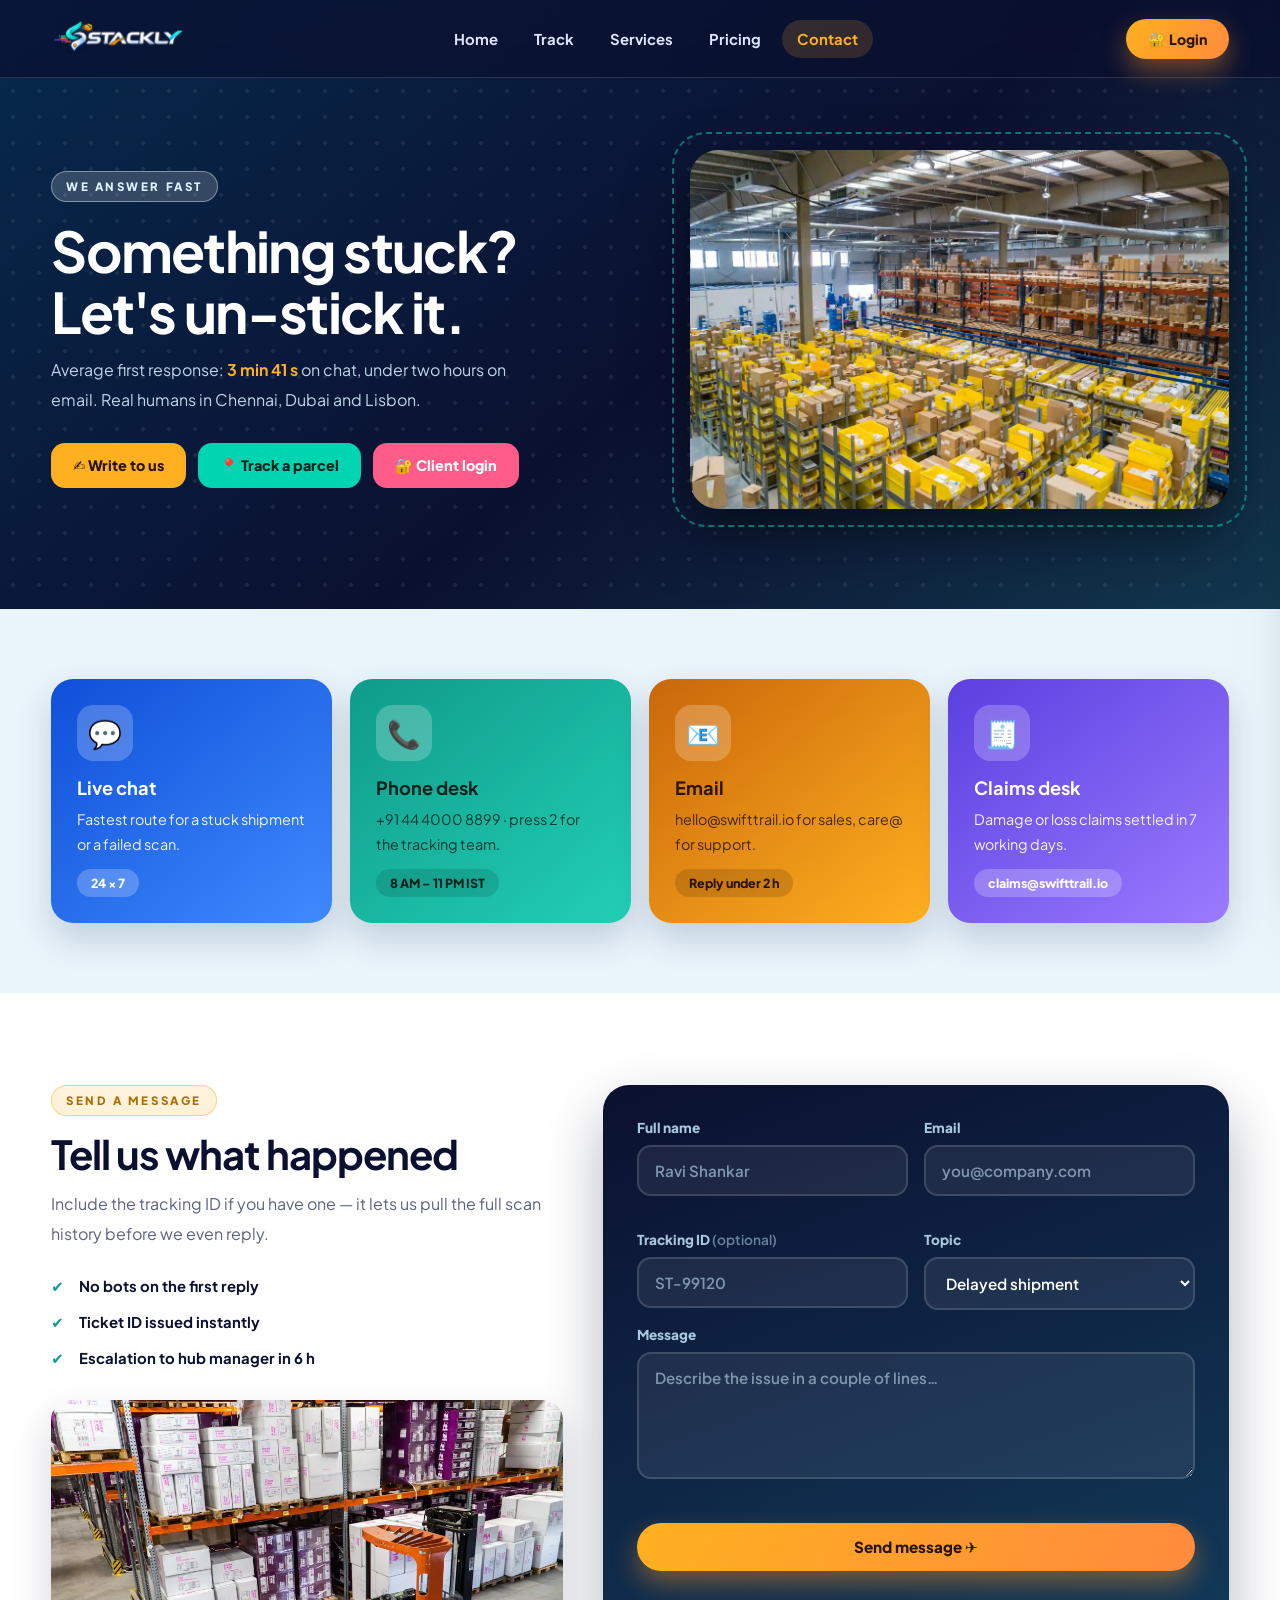
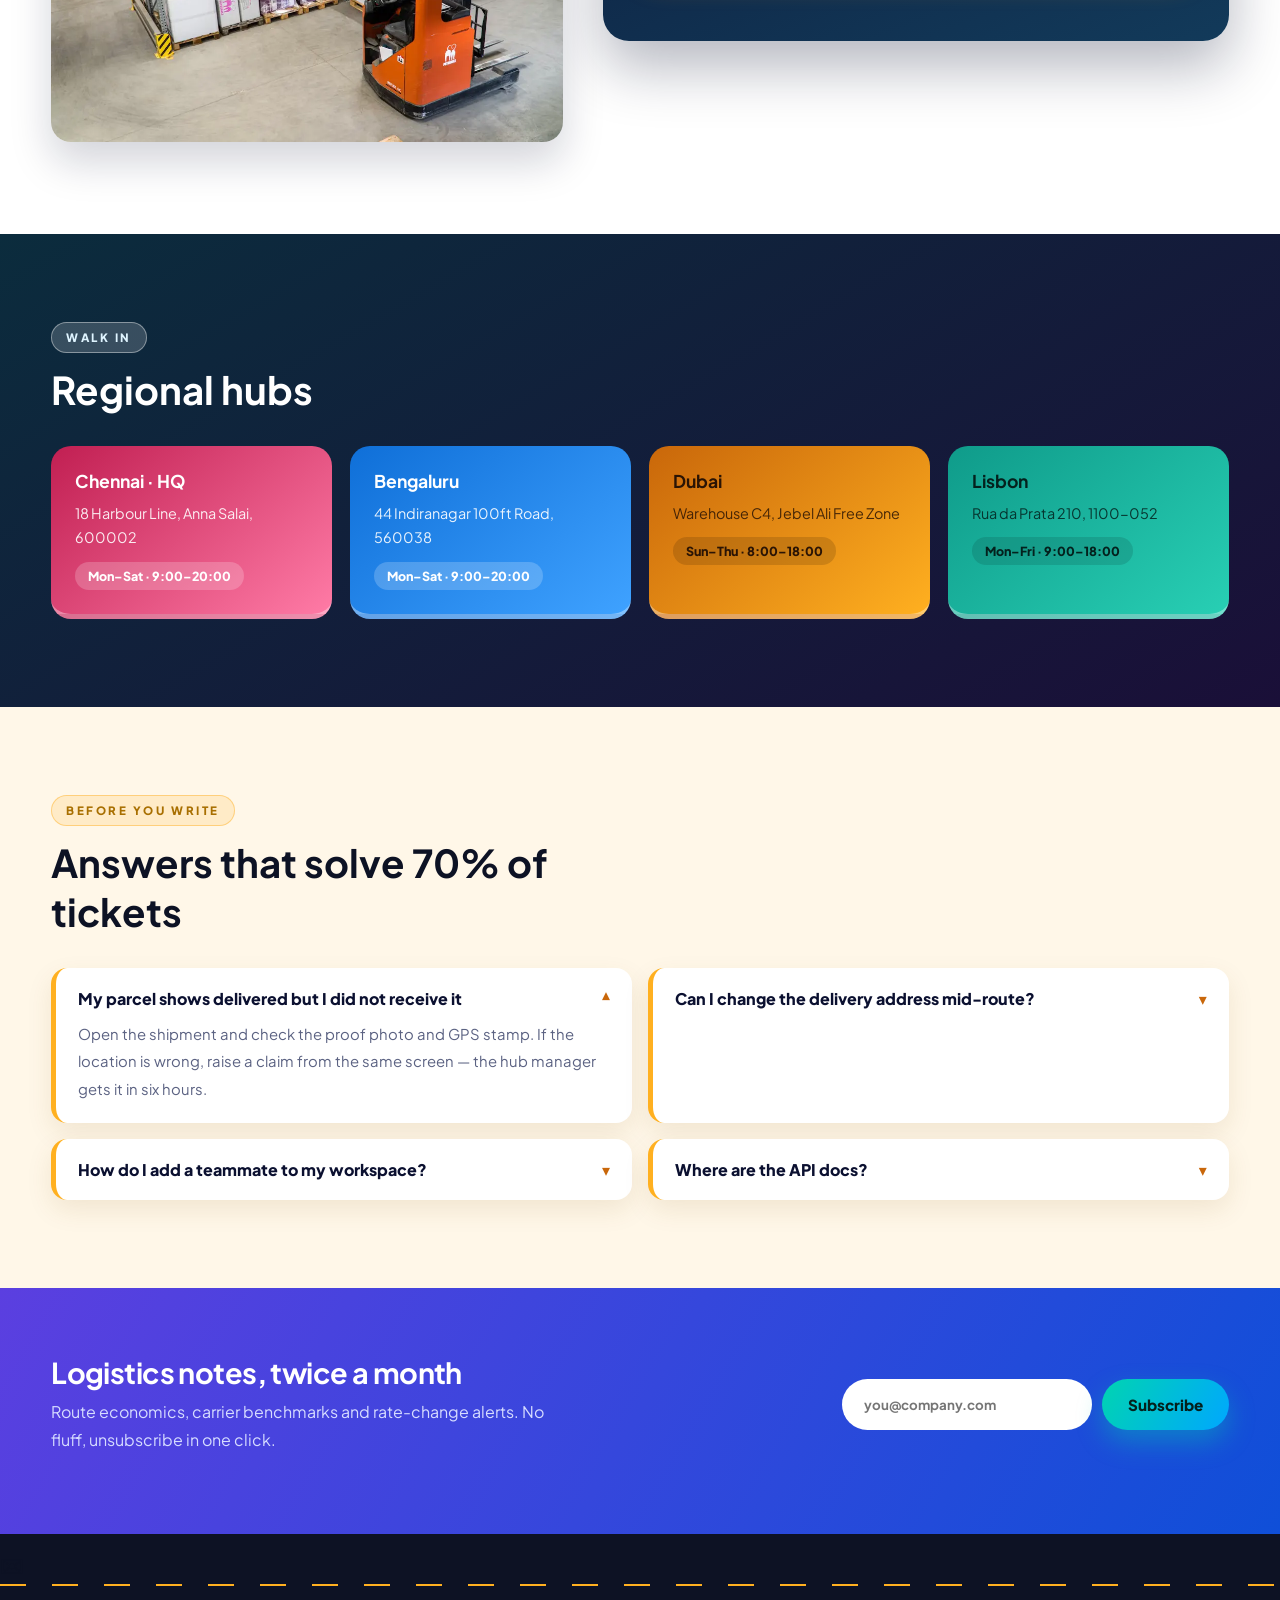
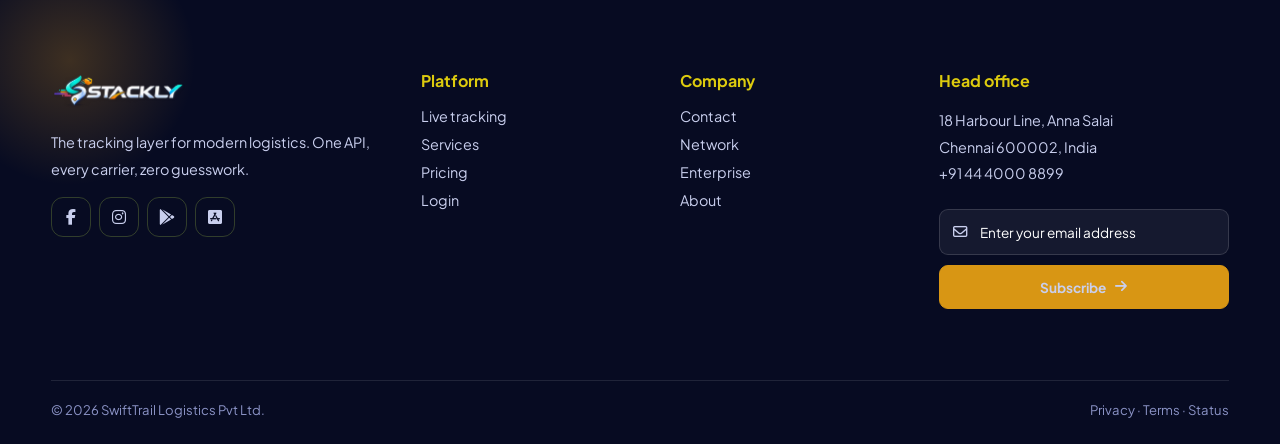
==== contact.html @ 5bfdaf71 "first commit" ====
<!doctype html>
<html lang="en">
  <head>
    <meta charset="UTF-8" />
    <meta name="viewport" content="width=device-width, initial-scale=1" />
    <title>Contact & Support — SwiftTrail</title>
    <meta
      name="description"
      content="Talk to the SwiftTrail courier tracking team: sales, support, claims and hub addresses."
    />
    <link
      href="https://fonts.googleapis.com/css2?family=Plus+Jakarta+Sans:wght@400;600;800&display=swap"
      rel="stylesheet"
    />
    <link rel="stylesheet" href="https://cdnjs.cloudflare.com/ajax/libs/font-awesome/6.7.2/css/all.min.css">
    <link rel="stylesheet" href="css/common.css" />
    <link rel="stylesheet" href="css/contact.css" />
  </head>
  <body>
    <nav class="nav">
      <a class="brand" href="index.html">
        <img src="images/logo.webp" alt="Stackly" />
      </a>
      <ul class="nav-links">
        <li><a href="index.html">Home</a></li>
        <li><a href="track.html">Track</a></li>
        <li><a href="services.html">Services</a></li>
        <li><a href="pricing.html">Pricing</a></li>
        <li><a class="active" href="contact.html">Contact</a></li>
      </ul>
      <div class="nav-cta">
        <a class="btn btn-amber" href="login.html">🔐 Login</a>
        <button class="burger" id="burger" aria-label="Menu">
          <span></span><span></span><span></span>
        </button>
      </div>
    </nav>
    <div class="scrim" id="scrim"></div>
    <aside class="drawer" id="drawer">
      <a class="d-link" href="index.html">🏠 Home</a>
      <a class="d-link" href="track.html">📍 Track</a>
      <a class="d-link" href="services.html">📦 Services</a>
      <a class="d-link" href="pricing.html">💰 Pricing</a>
      <a class="d-link active" href="contact.html">✉️ Contact</a>
      <a class="btn btn-amber drawer-login" href="login.html">🔐 Login</a>
      <p class="d-note">Support answers in under 4 minutes</p>
    </aside>

    <!-- 1. HERO -->
    <header class="c-hero">
      <div class="dots"></div>
      <div class="wrap c-hero-in">
        <div>
          <span class="eyebrow pill-ice">We answer fast</span>
          <h1>Something stuck?<br />Let's un-stick it.</h1>
          <p>
            Average first response: <b>3 min 41 s</b> on chat, under two hours
            on email. Real humans in Chennai, Dubai and Lisbon.
          </p>
          <div class="quick-links">
            <a href="#form" class="ql q1">✍️ Write to us</a>
            <a href="track.html" class="ql q2">📍 Track a parcel</a>
            <a href="login.html" class="ql q3">🔐 Client login</a>
          </div>
        </div>
        <div class="c-hero-img">
          <img
            src="images/logistics2.webp"
            alt="Support team"
          /><span class="ring"></span>
        </div>
      </div>
    </header>

    <!-- 2. CHANNEL CARDS -->
    <section class="c-channels">
      <div class="wrap ch-grid">
        <div class="ch ch1 reveal left">
          <div class="ci">💬</div>
          <b>Live chat</b>
          <p>Fastest route for a stuck shipment or a failed scan.</p>
          <span>24 × 7</span>
        </div>
        <div class="ch ch2 reveal">
          <div class="ci">📞</div>
          <b>Phone desk</b>
          <p>+91 44 4000 8899 · press 2 for the tracking team.</p>
          <span>8 AM – 11 PM IST</span>
        </div>
        <div class="ch ch3 reveal">
          <div class="ci">📧</div>
          <b>Email</b>
          <p>hello@swifttrail.io for sales, care@ for support.</p>
          <span>Reply under 2 h</span>
        </div>
        <div class="ch ch4 reveal right">
          <div class="ci">🧾</div>
          <b>Claims desk</b>
          <p>Damage or loss claims settled in 7 working days.</p>
          <span>claims@swifttrail.io</span>
        </div>
      </div>
    </section>

    <!-- 3. FORM -->
    <section class="c-form-sec" id="form">
      <div class="wrap form-in">
        <div class="form-side">
          <span class="eyebrow pill-lemon">Send a message</span>
          <h2>Tell us what happened</h2>
          <p>
            Include the tracking ID if you have one — it lets us pull the full
            scan history before we even reply.
          </p>
          <ul class="assure">
            <li>No bots on the first reply</li>
            <li>Ticket ID issued instantly</li>
            <li>Escalation to hub manager in 6 h</li>
          </ul>
          <img
            src="images/track2.webp"
            alt="Warehouse worker with parcel"
          />
        </div>
        <form class="c-form" id="cForm" novalidate>
          <div class="row">
            <label
              >Full name<input
                type="text"
                id="fName"
                placeholder="Ravi Shankar" /><small class="err"></small
            ></label>
            <label
              >Email<input
                type="email"
                id="fMail"
                placeholder="you@company.com" /><small class="err"></small
            ></label>
          </div>
          <div class="row">
            <label
              >Tracking ID <i>(optional)</i
              ><input type="text" id="fTrack" placeholder="ST-99120"
            /></label>
            <label
              >Topic<select id="fTopic">
                <option>Delayed shipment</option>
                <option>Damaged parcel</option>
                <option>Billing question</option>
                <option>API / integration</option>
                <option>Partnership</option>
              </select></label
            >
          </div>
          <label
            >Message<textarea
              id="fMsg"
              rows="5"
              placeholder="Describe the issue in a couple of lines…"
            ></textarea
            ><small class="err"></small
          ></label>
          <button class="btn btn-amber" type="submit">Send message ✈️</button>
          <p class="ok" id="okMsg"></p>
        </form>
      </div>
    </section>

    <!-- 4. HUB LOCATIONS -->
    <section class="c-hubs">
      <div class="wrap">
        <div class="head-x light">
          <span class="eyebrow pill-ice">Walk in</span>
          <h2>Regional hubs</h2>
        </div>
        <div class="hub-grid">
          <div class="hub h1 reveal zoom">
            <b>Chennai · HQ</b>
            <p>18 Harbour Line, Anna Salai, 600002</p>
            <span>Mon–Sat · 9:00–20:00</span>
          </div>
          <div class="hub h2 reveal zoom">
            <b>Bengaluru</b>
            <p>44 Indiranagar 100ft Road, 560038</p>
            <span>Mon–Sat · 9:00–20:00</span>
          </div>
          <div class="hub h3 reveal zoom">
            <b>Dubai</b>
            <p>Warehouse C4, Jebel Ali Free Zone</p>
            <span>Sun–Thu · 8:00–18:00</span>
          </div>
          <div class="hub h4 reveal zoom">
            <b>Lisbon</b>
            <p>Rua da Prata 210, 1100-052</p>
            <span>Mon–Fri · 9:00–18:00</span>
          </div>
        </div>
      </div>
    </section>

    <!-- 5. SUPPORT FAQ -->
    <section class="c-faq">
      <div class="wrap">
        <div class="head-x">
          <span class="eyebrow pill-lemon">Before you write</span>
          <h2>Answers that solve 70% of tickets</h2>
        </div>
        <div class="faq-grid">
          <details class="fq" open>
            <summary>
              My parcel shows delivered but I did not receive it
            </summary>
            <p>
              Open the shipment and check the proof photo and GPS stamp. If the
              location is wrong, raise a claim from the same screen — the hub
              manager gets it in six hours.
            </p>
          </details>
          <details class="fq">
            <summary>Can I change the delivery address mid-route?</summary>
            <p>
              Yes, until the "out for delivery" scan. After that the rider must
              attempt the original address once before a redirect is allowed.
            </p>
          </details>
          <details class="fq">
            <summary>How do I add a teammate to my workspace?</summary>
            <p>
              Settings → Team → Invite. Choose Admin, Ops or Read-only. Seats
              are free on every plan.
            </p>
          </details>
          <details class="fq">
            <summary>Where are the API docs?</summary>
            <p>
              docs.swifttrail.io — REST reference, webhook payloads and four
              SDKs, with a sandbox key that never charges you.
            </p>
          </details>
        </div>
      </div>
    </section>

    <!-- 6. NEWSLETTER -->
    <section class="c-news">
      <div class="wrap news-in">
        <div>
          <h2>Logistics notes, twice a month</h2>
          <p>
            Route economics, carrier benchmarks and rate-change alerts. No
            fluff, unsubscribe in one click.
          </p>
        </div>
        <form class="news-form" id="newsForm">
          <input type="email" id="newsMail" placeholder="you@company.com" />
          <button class="btn btn-teal" type="submit">Subscribe</button>
        </form>
      </div>
      <p class="news-msg" id="newsMsg"></p>
    </section>

    <div class="van-strip">
      <div class="road"></div>
      <div class="van">✉️</div>
    </div>

    <footer class="foot">
      <div class="wrap foot-grid">
        <div>
          <div class="brand" style="margin-bottom: 14px">
            <a class="brand" href="index.html">
              <img src="images/logo.webp" alt="Stackly">
            </a>
          </div>
          <p>
            The tracking layer for modern logistics. One API, every carrier,
            zero guesswork.
          </p>
          <div class="soc">

             <a href="error.html"><i class="fa-brands fa-facebook-f"></i></a>

             <a href="error.html"><i class="fa-brands fa-instagram"></i></a>

             <a href="error.html"><i class="fa-brands fa-google-play"></i></a>

             <a href="error.html"><i class="fa-brands fa-app-store-ios"></i></a>

         </div>
        </div>
        <div>
          <h4>Platform</h4>
          <ul>
            <li><a href="track.html">Live tracking</a></li>
            <li><a href="services.html">Services</a></li>
            <li><a href="pricing.html">Pricing</a></li>
            <li><a href="login.html">Login</a></li>
          </ul>
        </div>
        <div>
          <h4>Company</h4>
          <ul>
            <li><a href="contact.html">Contact</a></li>
            <li><a href="services.html">Network</a></li>
            <li><a href="pricing.html">Enterprise</a></li>
            <li><a href="index.html">About</a></li>
          </ul>
        </div>
        <div>
          <h4>Head office</h4>
          <p>
            18 Harbour Line, Anna Salai<br />Chennai 600002, India<br />+91 44
            4000 8899
            <!-- NEWSLETTER -->
              <div class="footer-subscribe">

                  <form class="subscribe-form">

                     <div class="subscribe-input">
                          <i class="fa-regular fa-envelope"></i>

                         <input
                              type="email"
                              placeholder="Enter your email address"
                              required
                          >
                     </div>

                     <button type="submit" class="subscribe-btn">
                         Subscribe
                         <i class="fa-solid fa-arrow-right"></i>
                     </button>

                  </form>

                 <span class="subscribe-message"></span>

              </div>
          </p>
        </div>
      </div>
      <div class="wrap foot-bar">
        <span>© <span class="yr"></span> SwiftTrail Logistics Pvt Ltd.</span
        ><span>Privacy · Terms · Status</span>
      </div>
    </footer>

    <script src="js/common.js"></script>
    <script src="js/contact.js"></script>
  </body>
</html>
---- css/common.css ----
/* ===== SwiftTrail Courier — Shared shell styles (nav, menu, footer, helpers) ===== */
:root{
  --navy:#0b1030;
  --navy-2:#141a45;
  --ink:#0d1224;
  --amber:#ffb020;
  --amber-dark:#e08f00;
  --teal:#00d4b1;
  --violet:#7b5cff;
  --pink:#ff5c8a;
  --cream:#fff7e8;
  --paper:#f4f6fb;
  --white:#ffffff;
  --line:rgba(255,255,255,.14);
  --shadow:0 18px 40px rgba(9,12,40,.18);
  --radius:18px;
  --font:'Plus Jakarta Sans','Segoe UI',system-ui,-apple-system,sans-serif;
}
*{margin:0;padding:0;box-sizing:border-box}
html{scroll-behavior:smooth}
body{font-family:var(--font);background:var(--paper);color:var(--ink);overflow-x:hidden;-webkit-font-smoothing:antialiased}
img{max-width:100%;display:block}
a{text-decoration:none;color:inherit}
ul{list-style:none}
.wrap{width:min(1180px,92%);margin:0 auto}
.eyebrow{display:inline-block;font-size:.72rem;letter-spacing:.22em;text-transform:uppercase;font-weight:800;padding:7px 14px;border-radius:999px}
.btn{display:inline-flex;align-items:center;gap:9px;border:0;cursor:pointer;font-family:var(--font);font-weight:800;font-size:.95rem;padding:14px 26px;border-radius:999px;transition:transform .25s ease,box-shadow .25s ease,background .25s ease;position:relative;overflow:hidden}
.btn:active{transform:scale(.96)}
.btn-amber{background:linear-gradient(120deg,var(--amber),#ff8a3d);color:#26170a;box-shadow:0 12px 26px rgba(255,150,32,.42)}
.btn-amber:hover{transform:translateY(-4px);box-shadow:0 20px 34px rgba(255,150,32,.55)}
.btn-teal{background:linear-gradient(120deg,var(--teal),#00a7ff);color:#04211d;box-shadow:0 12px 26px rgba(0,200,180,.4)}
.btn-teal:hover{transform:translateY(-4px)}
.btn-ghost{background:transparent;color:var(--white);border:2px solid var(--line)}
.btn-ghost:hover{background:rgba(255,255,255,.12);transform:translateY(-4px)}

/* ---------- NAVBAR ---------- */
.brand {
  display: flex;
  align-items: center;
  text-decoration: none;
}

.brand img {
  width: 150px;
  height: auto;
  max-height: 48px;
  object-fit: contain;
  display: block;
}

.brand img {
  width: 135px;
  height: 45px;
  object-fit: contain;
}
.nav{position:fixed;inset:0 0 auto 0;z-index:90;display:flex;align-items:center;justify-content:space-between;padding:16px clamp(18px,4vw,52px);background:rgba(11,16,48,.72);backdrop-filter:blur(16px);border-bottom:1px solid var(--line);transition:padding .3s ease,background .3s ease}
.nav.shrink{padding:9px clamp(18px,4vw,52px);background:rgba(11,16,48,.95)}
.brand{display:flex;align-items:center;gap:11px;color:#fff;font-weight:900;font-size:1.16rem;letter-spacing:-.02em}
.brand .mark{width:38px;height:38px;border-radius:12px;background:linear-gradient(135deg,var(--amber),var(--pink));display:grid;place-items:center;font-size:1.05rem;animation:markFloat 3.4s ease-in-out infinite}
@keyframes markFloat{0%,100%{transform:translateY(0) rotate(0)}50%{transform:translateY(-5px) rotate(-7deg)}}
.brand span i{color:var(--amber);font-style:normal}
.nav-links{display:flex;align-items:center;gap:6px}
.nav-links a{color:#dfe4ff;font-weight:700;font-size:.93rem;padding:10px 15px;border-radius:999px;position:relative;transition:color .25s,background .25s}
.nav-links a::after{content:"";position:absolute;left:15px;right:15px;bottom:5px;height:2px;background:var(--amber);transform:scaleX(0);transform-origin:right;transition:transform .32s ease}
.nav-links a:hover::after{transform:scaleX(1);transform-origin:left}
.nav-links a:hover,.nav-links a.active{color:#fff}
.nav-links a.active{background:rgba(255,176,32,.16);color:var(--amber)}
.nav-cta{display:flex;align-items:center;gap:12px}
.nav-cta .btn{padding:11px 22px;font-size:.88rem}

/* burger */
.burger{display:none;width:46px;height:46px;border-radius:14px;background:rgba(255,255,255,.1);border:1px solid var(--line);cursor:pointer;padding:12px 11px;flex-direction:column;justify-content:space-between}
.burger span{display:block;height:3px;border-radius:3px;background:#fff;transition:transform .35s cubic-bezier(.7,0,.3,1),opacity .2s}
.burger.open span:nth-child(1){transform:translateY(9px) rotate(45deg)}
.burger.open span:nth-child(2){opacity:0}
.burger.open span:nth-child(3){transform:translateY(-9px) rotate(-45deg)}

/* Mobile drawer: FULL HEIGHT, HALF WIDTH */
.drawer{position:fixed;top:0;right:0;height:100vh;width:50vw;min-width:230px;background:linear-gradient(170deg,#121a4d,#0a0e2a 70%);border-left:2px solid rgba(255,176,32,.35);box-shadow:-24px 0 60px rgba(0,0,0,.5);transform:translateX(110%);transition:transform .48s cubic-bezier(.65,0,.25,1);z-index:95;display:flex;flex-direction:column;padding:88px 20px 26px;gap:8px;overflow-y:auto}
.drawer.open{transform:translateX(0)}
.drawer a.d-link{color:#e7ebff;font-weight:800;font-size:1rem;padding:14px 14px;border-radius:14px;background:rgba(255,255,255,.05);border-left:3px solid transparent;opacity:0;transform:translateX(26px);transition:background .25s,border-color .25s}
.drawer.open a.d-link{animation:dIn .45s forwards}
.drawer.open a.d-link:nth-child(1){animation-delay:.08s}
.drawer.open a.d-link:nth-child(2){animation-delay:.15s}
.drawer.open a.d-link:nth-child(3){animation-delay:.22s}
.drawer.open a.d-link:nth-child(4){animation-delay:.29s}
.drawer.open a.d-link:nth-child(5){animation-delay:.36s}
@keyframes dIn{to{opacity:1;transform:translateX(0)}}
.drawer a.d-link:hover,.drawer a.d-link.active{background:rgba(255,176,32,.16);border-left-color:var(--amber);color:#fff}
.drawer .drawer-login{margin-top:auto;width:100%;justify-content:center}
.drawer .d-note{color:#8b93c6;font-size:.72rem;text-align:center;margin-top:14px;line-height:1.6}
.scrim{position:fixed;inset:0;background:rgba(5,7,22,.62);backdrop-filter:blur(3px);opacity:0;pointer-events:none;transition:opacity .4s;z-index:93}
.scrim.on{opacity:1;pointer-events:auto}

/* ---------- FOOTER ---------- */
.foot{background:#070b22;color:#c9cfee;padding:70px 0 26px;position:relative;overflow:hidden}
.foot::before{content:"";position:absolute;top:-70px;left:-60px;width:260px;height:260px;border-radius:50%;background:radial-gradient(circle,rgba(255,176,32,.22),transparent 68%)}
.foot-grid{display:grid;grid-template-columns:1.5fr 1fr 1fr 1.3fr;gap:36px;position:relative;z-index:2}
.foot h4{color:#ddcb0e;font-size:1rem;margin-bottom:16px}
.foot p{font-size:.9rem;line-height:1.85}
.foot li{margin-bottom:10px;font-size:.9rem}
.foot li a:hover{color:var(--amber);padding-left:6px;display:inline-block;transition:.25s}
.foot .fin{display:flex;gap:9px;margin-top:14px}
.foot .fin span{width:38px;height:38px;border-radius:12px;background:rgba(255,255,255,.08);display:grid;place-items:center;transition:.3s;cursor:pointer}
.foot .fin span:hover{background:var(--amber);color:#22160a;transform:translateY(-5px)}
.foot-bar{margin-top:44px;padding-top:20px;border-top:1px solid rgba(255,255,255,.1);display:flex;justify-content:space-between;gap:12px;flex-wrap:wrap;font-size:.82rem;color:#8b93c6}
.soc{display:flex;gap:.5rem;margin-top:.9rem}
.soc a{width:40px;height:40px;display:grid;place-items:center;border-radius:12px;border:1px solid rgba(201,242,77,.22);cursor:pointer;transition:.35s cubic-bezier(.22,1,.36,1)}
.soc a:hover{background:#c9f24d;color:#0a1c07;transform:translateY(-5px) rotate(-8deg)}


/* ---------- scroll reveal ---------- */
.reveal{opacity:0;transform:translateY(38px);transition:opacity .8s cubic-bezier(.2,.7,.3,1),transform .8s cubic-bezier(.2,.7,.3,1)}
.reveal.in{opacity:1;transform:none}
.reveal.left{transform:translateX(-52px)}
.reveal.right{transform:translateX(52px)}
.reveal.zoom{transform:scale(.86)}
.reveal.in.left,.reveal.in.right,.reveal.in.zoom{transform:none}

/* moving courier van strip */
.van-strip{height:66px;background:var(--ink);overflow:hidden;position:relative;display:flex;align-items:center}
.van-strip .road{position:absolute;bottom:14px;left:0;right:0;height:2px;background:repeating-linear-gradient(90deg,var(--amber) 0 26px,transparent 26px 52px);animation:road 1.1s linear infinite}
@keyframes road{to{background-position:-52px 0}}
.van-strip .van{font-size:1.8rem;position:absolute;bottom:16px;animation:drive 9s linear infinite}
@keyframes drive{from{left:-8%}to{left:106%}}

.top-pad{padding-top:96px}
::selection{background:var(--amber);color:#20140a}
::-webkit-scrollbar{width:10px}
::-webkit-scrollbar-track{background:#0b1030}
::-webkit-scrollbar-thumb{background:linear-gradient(var(--amber),var(--pink));border-radius:10px}

@media(max-width:980px){
  .nav-links,.nav-cta .btn{display:none}
  .burger{display:flex}
  .foot-grid{grid-template-columns:1fr 1fr}
}
@media(max-width:560px){
  .foot-grid{grid-template-columns:1fr}
  .drawer{width:60vw}
}



/* =========================================
   FOOTER NEWSLETTER
========================================= */

.footer-subscribe {
    margin-top: 22px;
}

.footer-subscribe h4 {
    margin-bottom: 8px;
}

.footer-subscribe > p {
    max-width: 300px;

    color: var(--neutral-300);

    font-size: .85rem;

    line-height: 1.6;

    margin-bottom: 14px;
}


/* =========================================
   SUBSCRIBE FORM
========================================= */

.subscribe-form {
    display: flex;

    flex-direction: column;

    gap: 10px;

    max-width: 320px;
}


/* EMAIL INPUT */

.subscribe-input {
    position: relative;

    width: 100%;
}

.subscribe-input i {
    position: absolute;

    left: 14px;
    top: 50%;

    transform: translateY(-50%);

    color: var(--secondary);

    font-size: .9rem;

    pointer-events: none;
}

.subscribe-input input {
    width: 100%;

    height: 46px;

    padding: 0 14px 0 40px;

    background: rgba(255,255,255,.06);

    border: 1px solid rgba(255,255,255,.14);

    border-radius: 9px;

    outline: none;

    color: var(--white);

    font-family: var(--font);

    font-size: .85rem;

    transition:
        border-color .25s,
        background .25s,
        box-shadow .25s;
}

.subscribe-input input::placeholder {
    color: var(--neutral-500);
}

.subscribe-input input:focus {
    background: rgba(255,255,255,.09);

    border-color: var(--secondary);

    box-shadow:
        0 0 0 3px rgba(216,150,20,.10);
}


/* =========================================
   SUBSCRIBE BUTTON
========================================= */

.subscribe-btn {
    width: 100%;

    min-height: 44px;

    display: flex;

    align-items: center;

    justify-content: center;

    gap: 9px;

    background: #D89614;

    border: 1px solid #D89614;

    border-radius: 9px;

    color: var(--primary);

    font-family: var(--font);

    font-size: .85rem;

    font-weight: 700;

    cursor: pointer;

    transition:
        transform .25s,
        background .25s,
        box-shadow .25s;
}

.subscribe-btn:hover {
    background: var(--secondary-light);

    transform: translateY(-2px);

    box-shadow:
        0 8px 20px rgba(216,150,20,.25);
}

.subscribe-btn i {
    transition: transform .25s;
}

.subscribe-btn:hover i {
    transform: translateX(4px);
}


/* =========================================
   MESSAGE
========================================= */

.subscribe-message {
    display: block;

    margin-top: 9px;

    font-size: .78rem;

    color: var(--success);

    min-height: 18px;
}


/* =========================================
   MOBILE
========================================= */

@media(max-width:640px) {

    .footer-subscribe {
        margin-top: 20px;
    }

    .subscribe-form {
        max-width: 100%;
    }

}
---- css/contact.css ----
/* ===== CONTACT PAGE — cool blue/ice palette, soft cards ===== */
.pill-ice{background:rgba(255,255,255,.18);color:#dff4ff;border:1px solid rgba(255,255,255,.4)}
.pill-lemon{background:rgba(255,176,32,.16);color:#a86f00;border:1px solid rgba(255,176,32,.45)}

/* 1. HERO */
.c-hero{position:relative;background:linear-gradient(140deg,#062a4d,#0b1030 55%,#12384f);padding:150px 0 100px;color:#fff;overflow:hidden}
.dots{position:absolute;inset:0;background-image:radial-gradient(rgba(255,255,255,.22) 1.6px,transparent 1.6px);background-size:26px 26px;opacity:.35;animation:dotDrift 20s linear infinite}
@keyframes dotDrift{to{background-position:26px 52px}}
.c-hero-in{position:relative;z-index:2;display:grid;grid-template-columns:1.05fr .95fr;gap:44px;align-items:center}
.c-hero h1{font-size:clamp(2.1rem,4.6vw,3.5rem);margin:18px 0 14px;line-height:1.08;letter-spacing:-.03em}
.c-hero p{color:#bcd6e8;line-height:1.85;max-width:470px}
.c-hero p b{color:var(--amber)}
.quick-links{display:flex;gap:12px;flex-wrap:wrap;margin-top:28px}
.ql{padding:13px 22px;border-radius:14px;font-weight:800;font-size:.9rem;transition:.32s;display:inline-block}
.ql:hover{transform:translateY(-5px) rotate(-1deg)}
.q1{background:var(--amber);color:#2a1405}
.q2{background:var(--teal);color:#04211d}
.q3{background:#ff5c8a;color:#fff}
.c-hero-img{position:relative}
.c-hero-img img{border-radius:28px;box-shadow:0 26px 60px rgba(0,0,0,.5)}
.ring{position:absolute;inset:-18px;border:2px dashed rgba(0,212,177,.5);border-radius:34px;animation:spinRing 26s linear infinite}
@keyframes spinRing{to{transform:rotate(360deg)}}

/* 2. CHANNELS */
.c-channels{background:#eaf4fb;padding:70px 0}
.ch-grid{display:grid;grid-template-columns:repeat(4,1fr);gap:18px}
.ch{border-radius:22px;padding:26px;color:#fff;transition:transform .4s,box-shadow .4s;box-shadow:0 16px 34px rgba(9,40,70,.18)}
.ch:hover{transform:translateY(-12px) scale(1.02)}
.ci{font-size:1.7rem;width:56px;height:56px;border-radius:16px;background:rgba(255,255,255,.22);display:grid;place-items:center;margin-bottom:15px}
.ch b{display:block;font-size:1.14rem;margin-bottom:8px}
.ch p{font-size:.9rem;line-height:1.7;color:rgba(255,255,255,.93)}
.ch span{display:inline-block;margin-top:13px;background:rgba(255,255,255,.22);padding:6px 14px;border-radius:999px;font-size:.78rem;font-weight:800}
.ch1{background:linear-gradient(140deg,#0f4fd8,#3f8bff)}
.ch2{background:linear-gradient(140deg,#0f9b8a,#22cfb4);color:#04211d}
.ch2 p{color:rgba(4,33,29,.85)}.ch2 span{background:rgba(4,33,29,.14)}
.ch3{background:linear-gradient(140deg,#c9670a,#ffb020);color:#2a1405}
.ch3 p{color:rgba(42,20,5,.85)}.ch3 span{background:rgba(42,20,5,.16)}
.ch4{background:linear-gradient(140deg,#5b3fe0,#9b7bff)}

/* 3. FORM */
.c-form-sec{background:#fff;padding:92px 0}
.form-in{display:grid;grid-template-columns:.9fr 1.1fr;gap:40px;align-items:start}
.form-side h2{font-size:clamp(1.8rem,3.4vw,2.5rem);margin:12px 0 10px;letter-spacing:-.025em;color:#0b1030}
.form-side p{color:#5b6282;line-height:1.85}
.assure{margin:20px 0 24px}
.assure li{padding:9px 0 9px 28px;position:relative;color:#0b1030;font-weight:700;font-size:.93rem}
.assure li::before{content:"✔";position:absolute;left:0;color:#0f9b8a;font-weight:900}
.form-side img{border-radius:20px;box-shadow:0 20px 42px rgba(11,16,48,.18)}
.c-form{background:linear-gradient(160deg,#0b1030,#123a5a);border-radius:26px;padding:34px;box-shadow:0 26px 58px rgba(11,16,48,.3)}
.c-form .row{display:grid;grid-template-columns:1fr 1fr;gap:16px}
.c-form label{display:block;color:#a9c8dd;font-weight:800;font-size:.85rem;margin-bottom:16px}
.c-form label i{font-style:normal;opacity:.6;font-weight:600}
.c-form input,.c-form select,.c-form textarea{width:100%;margin-top:9px;padding:14px 16px;border-radius:14px;border:2px solid rgba(255,255,255,.14);background:rgba(255,255,255,.07);color:#fff;font-family:var(--font);font-weight:600;font-size:.95rem;outline:none;transition:.28s;resize:vertical}
.c-form input::placeholder,.c-form textarea::placeholder{color:#7f97ad}
.c-form input:focus,.c-form select:focus,.c-form textarea:focus{border-color:var(--amber);background:rgba(255,255,255,.12)}
.c-form option{color:#0b1030}
.c-form .err{display:block;color:#ff8fa8;font-size:.78rem;margin-top:5px;font-weight:700;min-height:14px}
.c-form .btn{width:100%;justify-content:center;margin-top:6px}
.ok{margin-top:14px;text-align:center;color:var(--teal);font-weight:800;min-height:22px}

/* 4. HUBS */
.c-hubs{background:linear-gradient(150deg,#0b2c3d,#1a0f38);padding:88px 0}
.head-x{max-width:600px;margin-bottom:32px}
.head-x h2{font-size:clamp(1.8rem,3.4vw,2.4rem);margin:12px 0}
.head-x.light h2{color:#fff}
.hub-grid{display:grid;grid-template-columns:repeat(4,1fr);gap:18px}
.hub{border-radius:20px;padding:24px;color:#fff;transition:.38s;border-bottom:5px solid rgba(255,255,255,.35)}
.hub:hover{transform:translateY(-10px)}
.hub b{display:block;font-size:1.1rem;margin-bottom:9px}
.hub p{font-size:.9rem;line-height:1.7;color:rgba(255,255,255,.9)}
.hub span{display:inline-block;margin-top:12px;font-size:.78rem;font-weight:800;background:rgba(255,255,255,.2);padding:6px 13px;border-radius:999px}
.h1{background:linear-gradient(140deg,#c11f52,#ff7ba6)}
.h2{background:linear-gradient(140deg,#0f6fd8,#3fa2ff)}
.h3{background:linear-gradient(140deg,#c9670a,#ffb020);color:#2a1405}
.h3 p{color:rgba(42,20,5,.85)}.h3 span{background:rgba(42,20,5,.16)}
.h4{background:linear-gradient(140deg,#0f9b8a,#28cfb4);color:#04211d}
.h4 p{color:rgba(4,33,29,.85)}.h4 span{background:rgba(4,33,29,.14)}

/* 5. FAQ */
.c-faq{background:#fff7e8;padding:88px 0}
.faq-grid{display:grid;grid-template-columns:1fr 1fr;gap:16px}
.fq{background:#fff;border-radius:16px;padding:20px 22px;box-shadow:0 10px 26px rgba(120,80,10,.1);border-left:5px solid var(--amber);cursor:pointer}
.fq summary{font-weight:800;color:#0b1030;list-style:none;position:relative;padding-right:28px}
.fq summary::-webkit-details-marker{display:none}
.fq summary::after{content:"▾";position:absolute;right:0;transition:transform .3s;color:#c9670a}
.fq[open] summary::after{transform:rotate(180deg)}
.fq p{margin-top:12px;color:#5b6282;line-height:1.85;font-size:.93rem;animation:fqIn .35s}
@keyframes fqIn{from{opacity:0;transform:translateY(-8px)}}

/* 6. NEWSLETTER */
.c-news{background:linear-gradient(120deg,#5b3fe0,#0f4fd8);padding:66px 0 40px;color:#fff}
.news-in{display:flex;justify-content:space-between;align-items:center;gap:26px;flex-wrap:wrap}
.news-in h2{font-size:1.8rem;letter-spacing:-.02em}
.news-in p{color:#d6dcff;margin-top:8px;max-width:520px;line-height:1.75}
.news-form{display:flex;gap:10px;flex-wrap:wrap}
.news-form input{padding:15px 20px;border-radius:999px;border:2px solid transparent;min-width:250px;font-family:var(--font);font-weight:700;outline:none}
.news-form input:focus{border-color:var(--amber)}
.news-msg{text-align:center;margin-top:18px;font-weight:800;color:#ffd591;min-height:22px}

@media(max-width:980px){
  .c-hero-in,.form-in,.news-in{grid-template-columns:1fr}
  .ch-grid,.hub-grid,.faq-grid{grid-template-columns:1fr 1fr}
}
@media(max-width:560px){
  .ch-grid,.hub-grid,.faq-grid,.c-form .row{grid-template-columns:1fr}
}
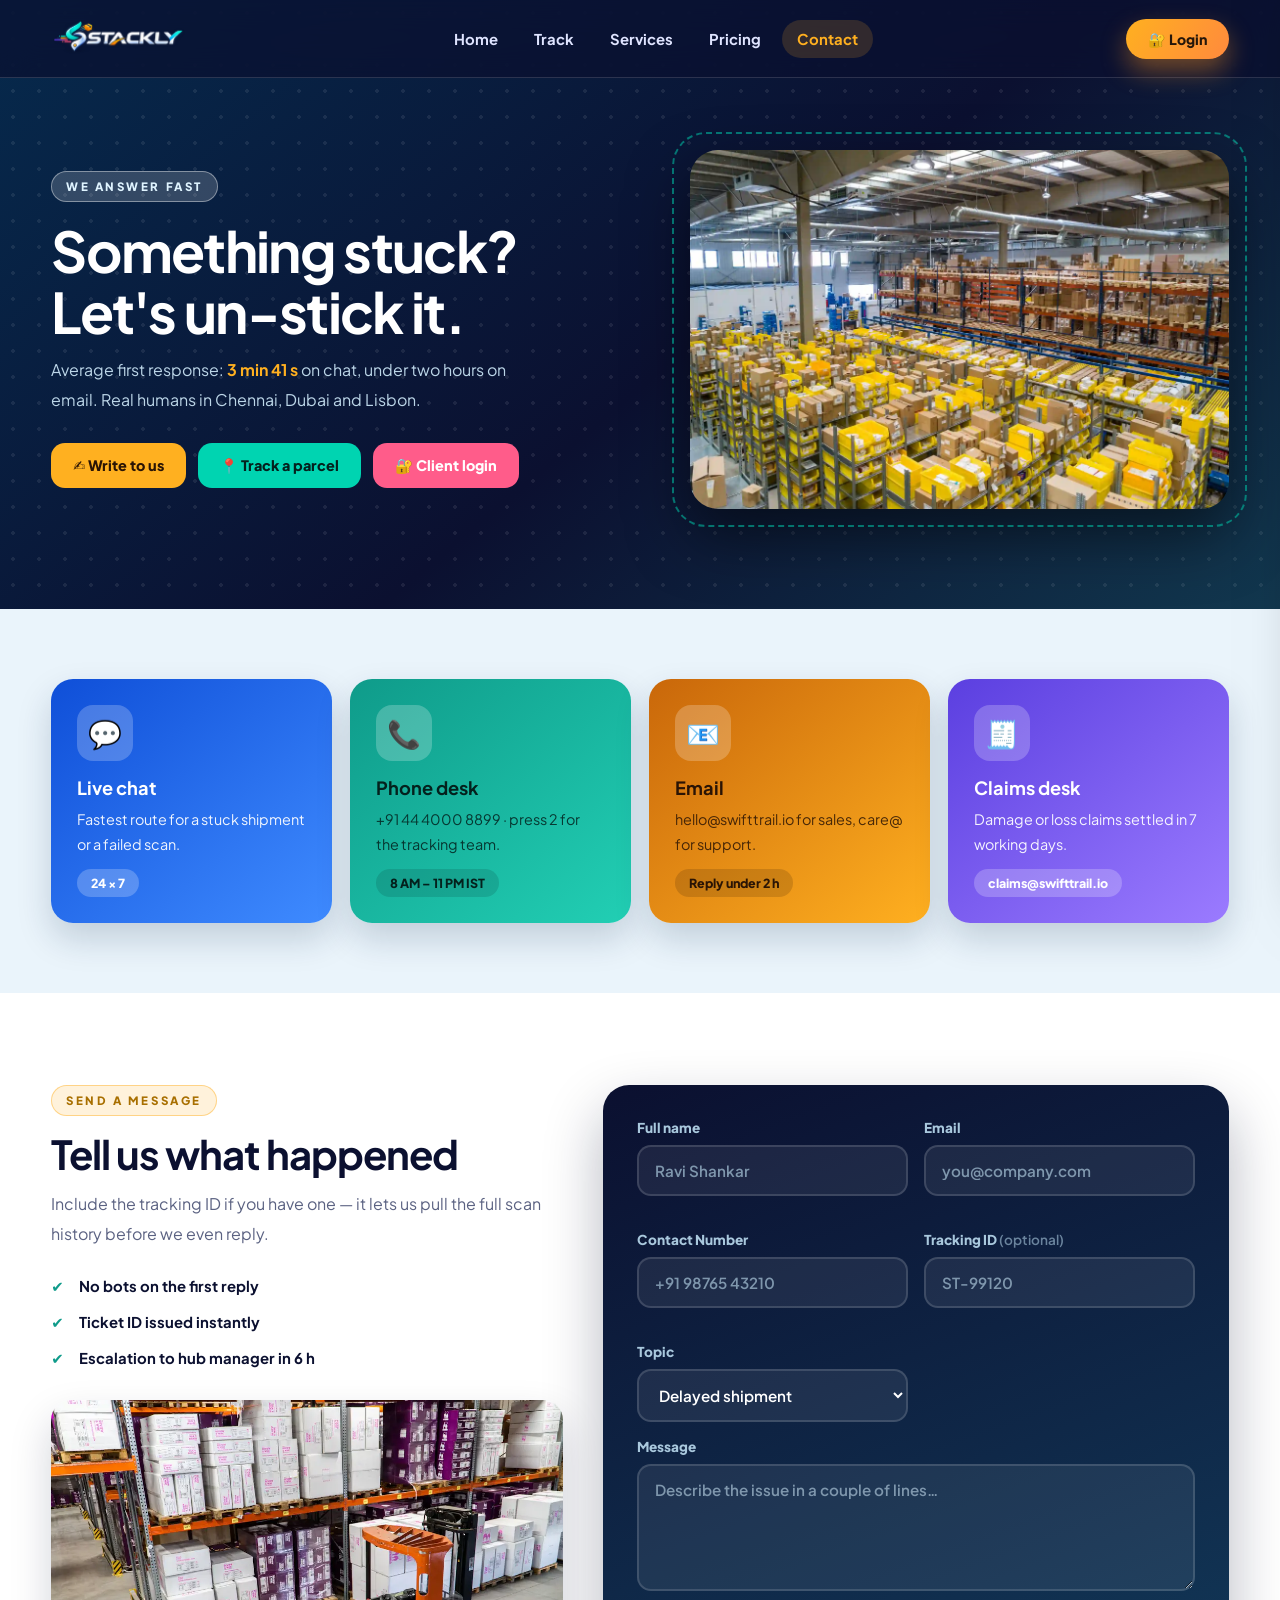
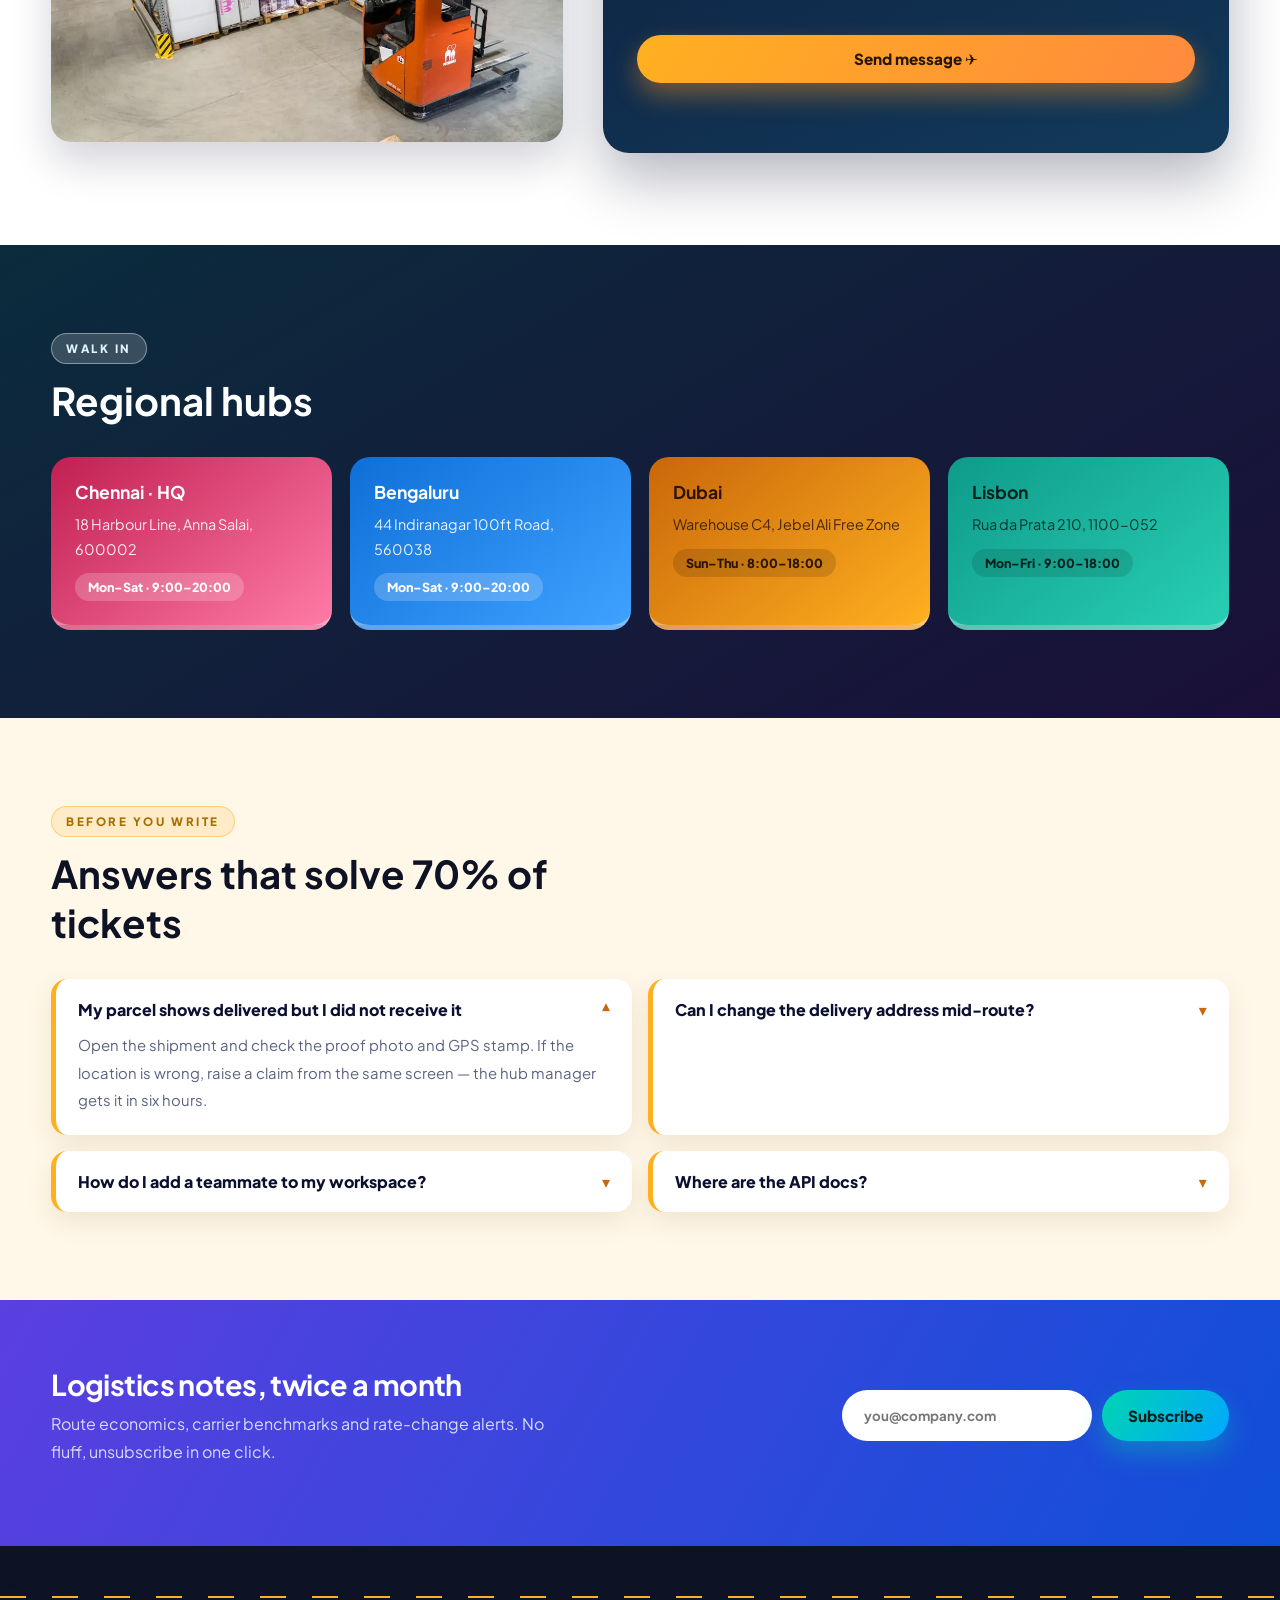
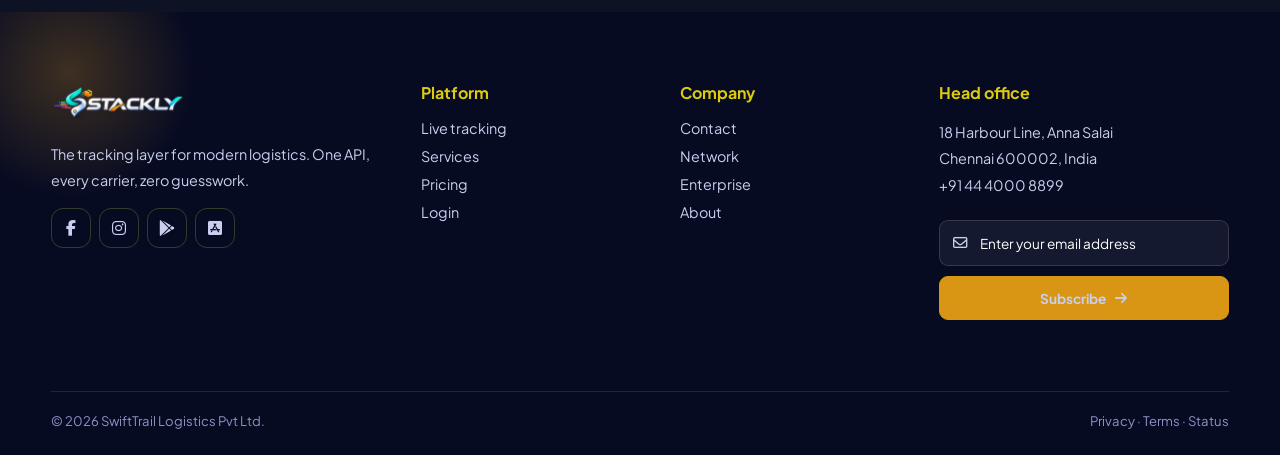
==== commit a4252654: "number input" ====
--- a/contact.html
+++ b/contact.html
@@ -123,46 +123,95 @@
           />
         </div>
         <form class="c-form" id="cForm" novalidate>
-          <div class="row">
-            <label
-              >Full name<input
-                type="text"
-                id="fName"
-                placeholder="Ravi Shankar" /><small class="err"></small
-            ></label>
-            <label
-              >Email<input
-                type="email"
-                id="fMail"
-                placeholder="you@company.com" /><small class="err"></small
-            ></label>
-          </div>
-          <div class="row">
-            <label
-              >Tracking ID <i>(optional)</i
-              ><input type="text" id="fTrack" placeholder="ST-99120"
-            /></label>
-            <label
-              >Topic<select id="fTopic">
-                <option>Delayed shipment</option>
-                <option>Damaged parcel</option>
-                <option>Billing question</option>
-                <option>API / integration</option>
-                <option>Partnership</option>
-              </select></label
-            >
-          </div>
-          <label
-            >Message<textarea
-              id="fMsg"
-              rows="5"
-              placeholder="Describe the issue in a couple of lines…"
-            ></textarea
-            ><small class="err"></small
-          ></label>
-          <button class="btn btn-amber" type="submit">Send message ✈️</button>
-          <p class="ok" id="okMsg"></p>
-        </form>
+
+  <div class="row">
+
+    <label>
+      Full name
+      <input
+        type="text"
+        id="fName"
+        oninput="this.value=this.value.replace(/[^a-zA-Z\s]/g,'')"
+        placeholder="Ravi Shankar"
+      />
+      <small class="err"></small>
+    </label>
+
+    <label>
+      Email
+      <input
+        type="email"
+        id="fMail"
+        placeholder="you@company.com"
+      />
+      <small class="err"></small>
+    </label>
+
+  </div>
+
+
+  <div class="row">
+
+    <label>
+      Contact Number
+      <input
+        type="tel"
+        id="fPhone"
+        placeholder="+91 98765 43210"
+        oninput="this.value=this.value.replace(/[^0-9]/g,'')"
+        maxlength="15"
+      />
+      <small class="err"></small>
+    </label>
+
+    <label>
+      Tracking ID <i>(optional)</i>
+      <input
+        type="text"
+        id="fTrack"
+        placeholder="ST-99120"
+      />
+    </label>
+
+  </div>
+
+
+  <div class="row">
+
+    <label>
+      Topic
+      <select id="fTopic">
+        <option>Delayed shipment</option>
+        <option>Damaged parcel</option>
+        <option>Billing question</option>
+        <option>API / integration</option>
+        <option>Partnership</option>
+      </select>
+    </label>
+
+    <div></div>
+
+  </div>
+
+
+  <label>
+    Message
+    <textarea
+      id="fMsg"
+      rows="5"
+      placeholder="Describe the issue in a couple of lines…"
+    ></textarea>
+    <small class="err"></small>
+  </label>
+
+
+  <button class="btn btn-amber" type="submit">
+    Send message ✈️
+  </button>
+
+  <p class="ok" id="okMsg"></p>
+
+</form>
       </div>
     </section>
 
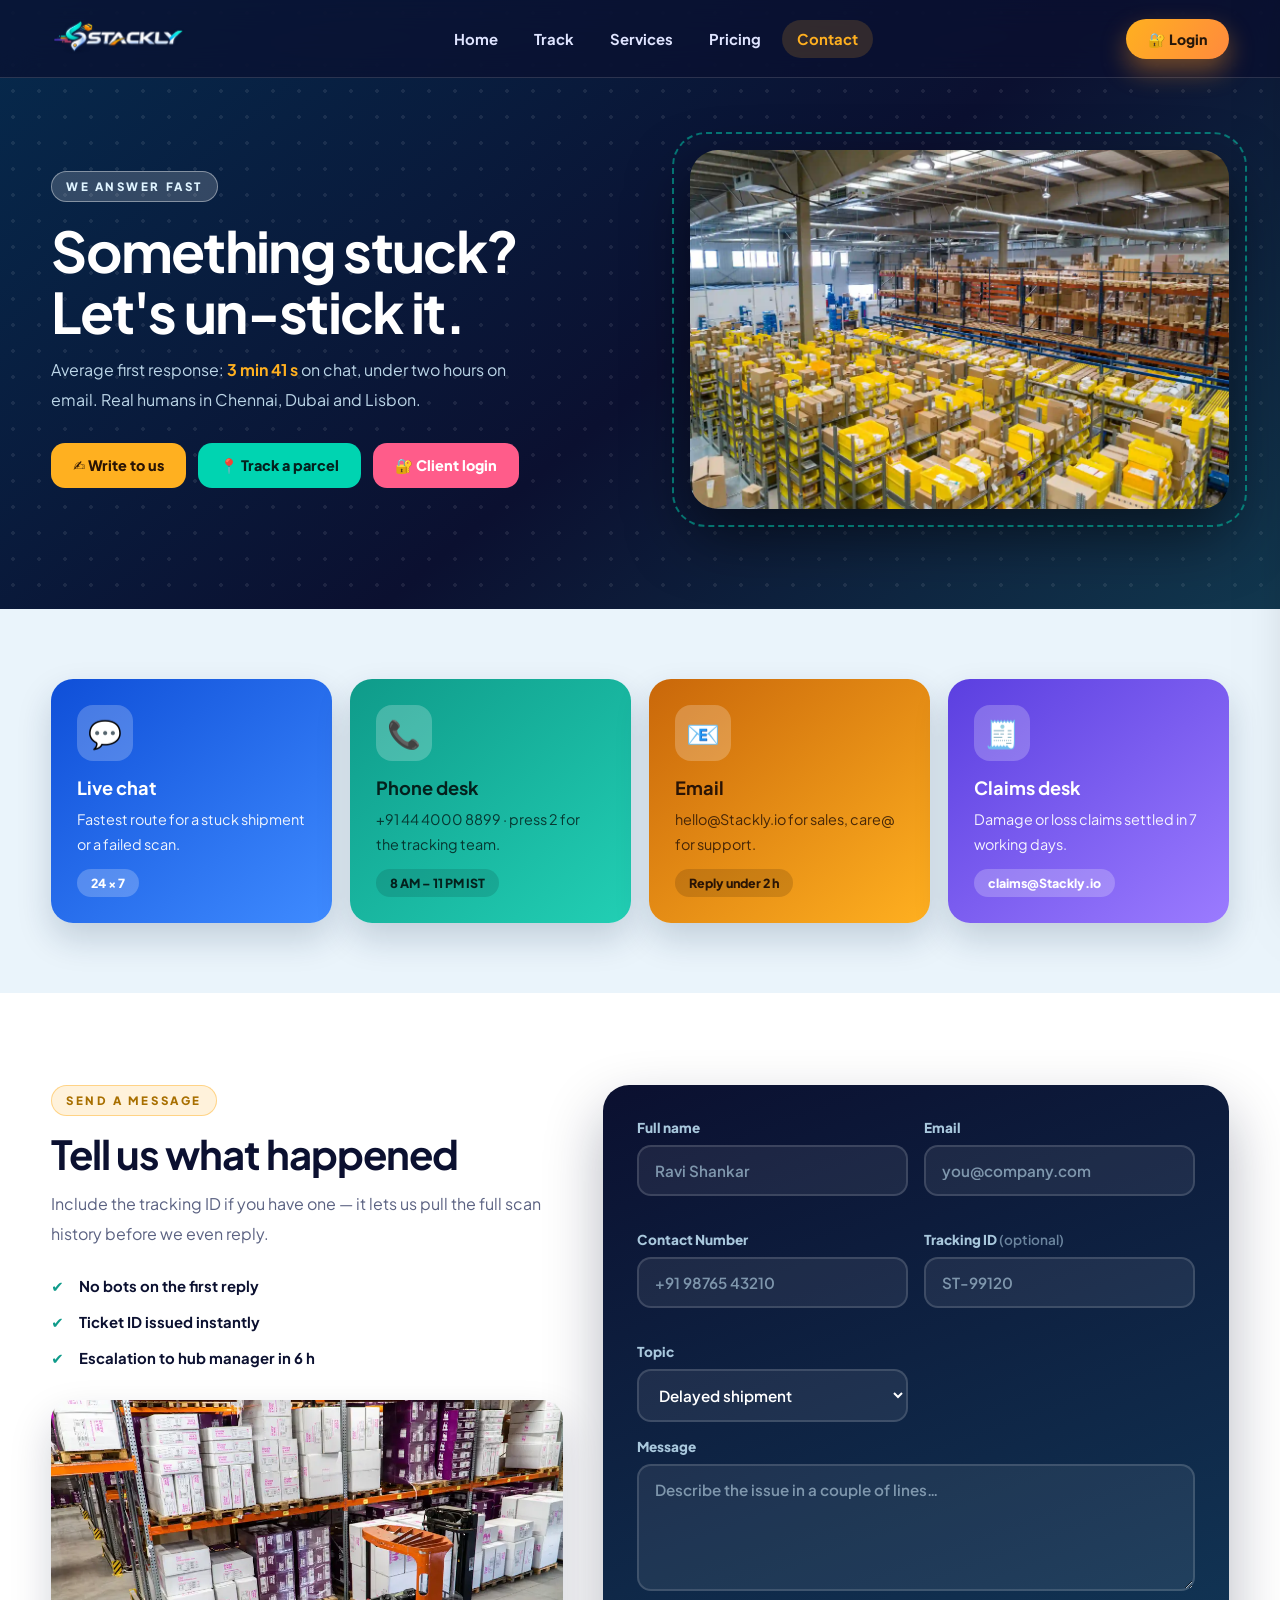
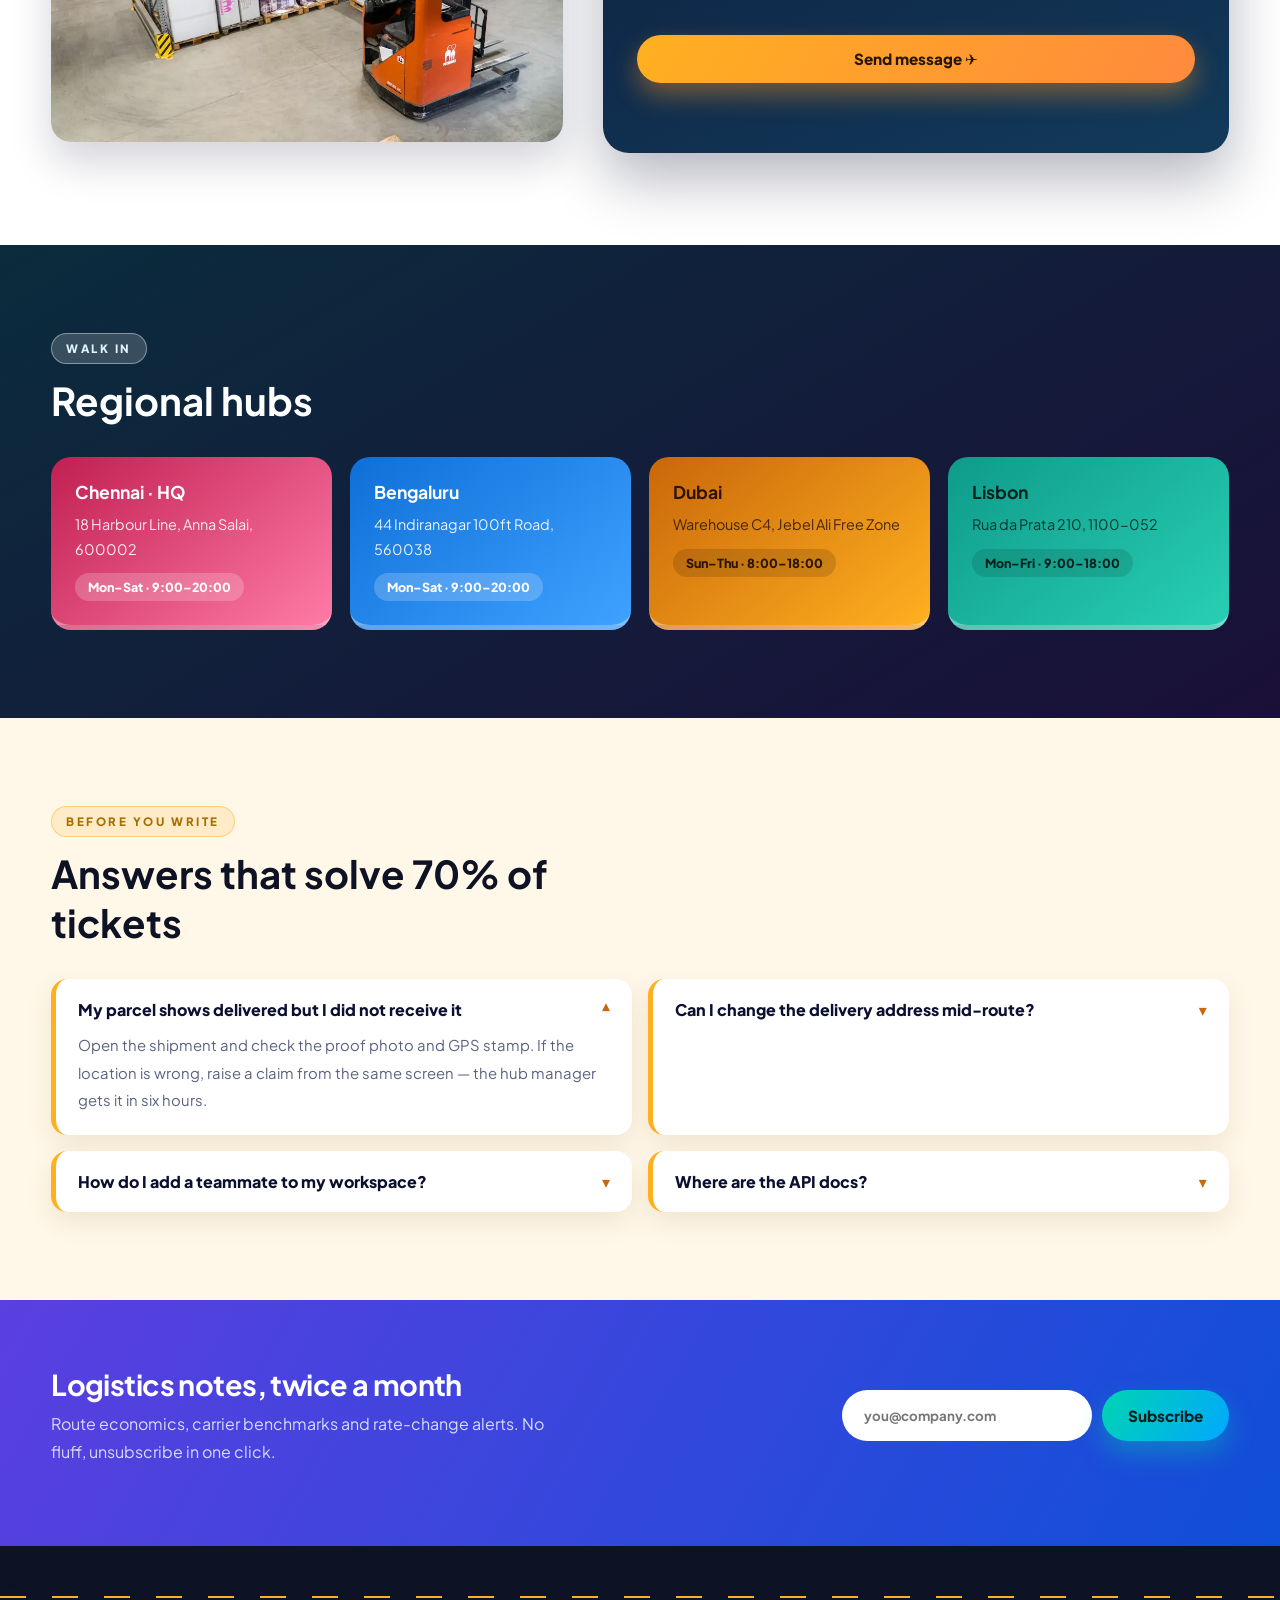
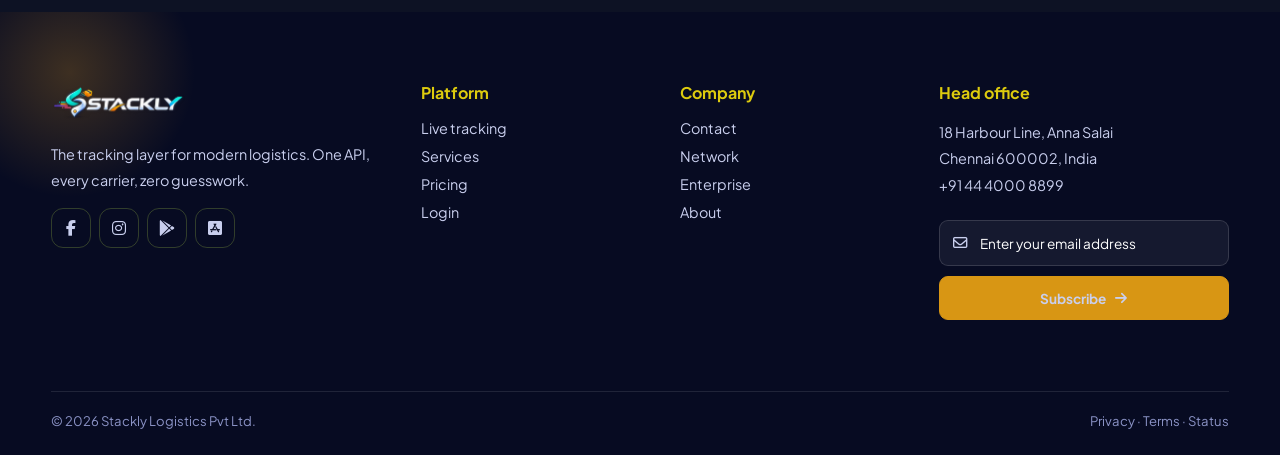
==== commit a118ad87: "..." ====
--- a/contact.html
+++ b/contact.html
@@ -3,10 +3,10 @@
   <head>
     <meta charset="UTF-8" />
     <meta name="viewport" content="width=device-width, initial-scale=1" />
-    <title>Contact & Support — SwiftTrail</title>
+    <title>Contact & Support — Stackly</title>
     <meta
       name="description"
-      content="Talk to the SwiftTrail courier tracking team: sales, support, claims and hub addresses."
+      content="Talk to the Stackly courier tracking team: sales, support, claims and hub addresses."
     />
     <link
       href="https://fonts.googleapis.com/css2?family=Plus+Jakarta+Sans:wght@400;600;800&display=swap"
@@ -90,14 +90,14 @@
         <div class="ch ch3 reveal">
           <div class="ci">📧</div>
           <b>Email</b>
-          <p>hello@swifttrail.io for sales, care@ for support.</p>
+          <p>hello@Stackly.io for sales, care@ for support.</p>
           <span>Reply under 2 h</span>
         </div>
         <div class="ch ch4 reveal right">
           <div class="ci">🧾</div>
           <b>Claims desk</b>
           <p>Damage or loss claims settled in 7 working days.</p>
-          <span>claims@swifttrail.io</span>
+          <span>claims@Stackly.io</span>
         </div>
       </div>
     </section>
@@ -282,7 +282,7 @@
           <details class="fq">
             <summary>Where are the API docs?</summary>
             <p>
-              docs.swifttrail.io — REST reference, webhook payloads and four
+              docs.Stackly.io — REST reference, webhook payloads and four
               SDKs, with a sandbox key that never charges you.
             </p>
           </details>
@@ -389,7 +389,7 @@
         </div>
       </div>
       <div class="wrap foot-bar">
-        <span>© <span class="yr"></span> SwiftTrail Logistics Pvt Ltd.</span
+        <span>© <span class="yr"></span> Stackly Logistics Pvt Ltd.</span
         ><span>Privacy · Terms · Status</span>
       </div>
     </footer>
--- a/css/contact.css
+++ b/css/contact.css
@@ -1,3 +1,14 @@
+html,
+body {
+  width: 100%;
+  overflow-x: hidden;
+}
+
+* {
+  box-sizing: border-box;
+}
+
+
 /* ===== CONTACT PAGE — cool blue/ice palette, soft cards ===== */
 .pill-ice{background:rgba(255,255,255,.18);color:#dff4ff;border:1px solid rgba(255,255,255,.4)}
 .pill-lemon{background:rgba(255,176,32,.16);color:#a86f00;border:1px solid rgba(255,176,32,.45)}
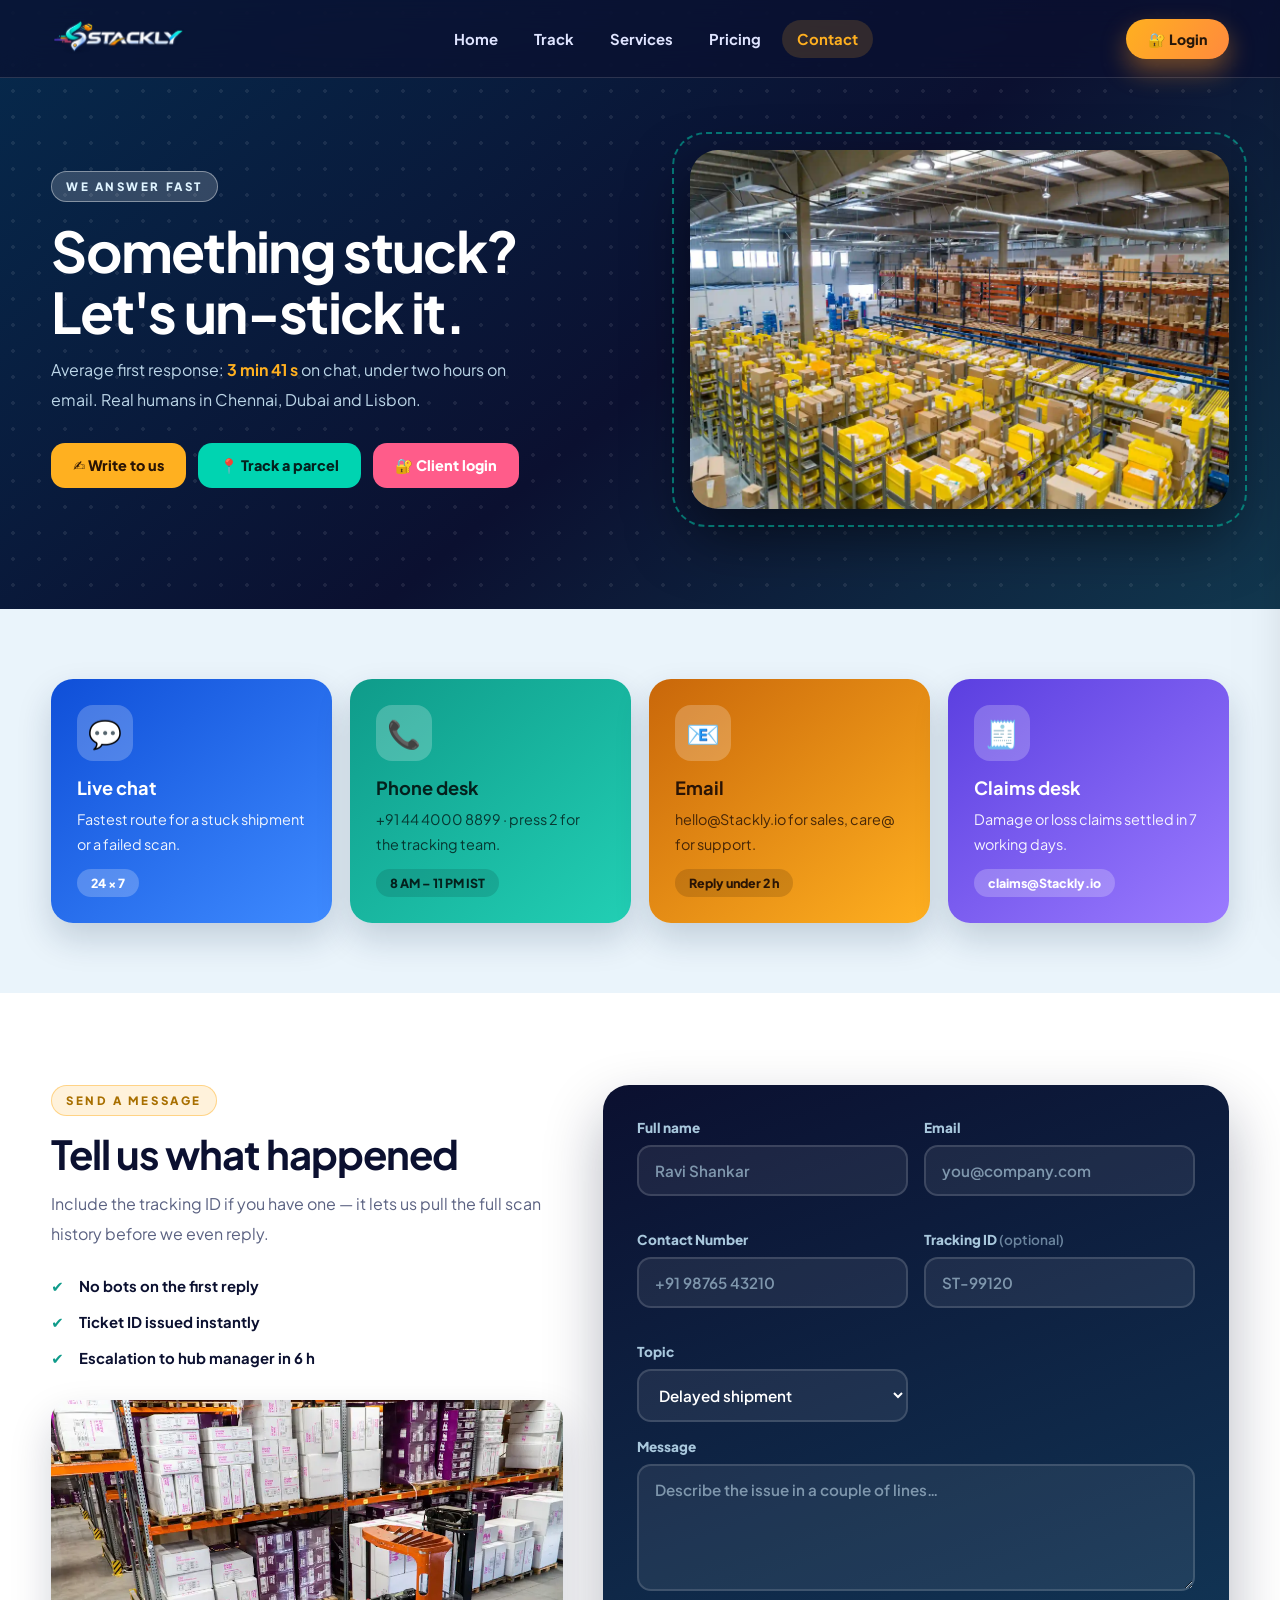
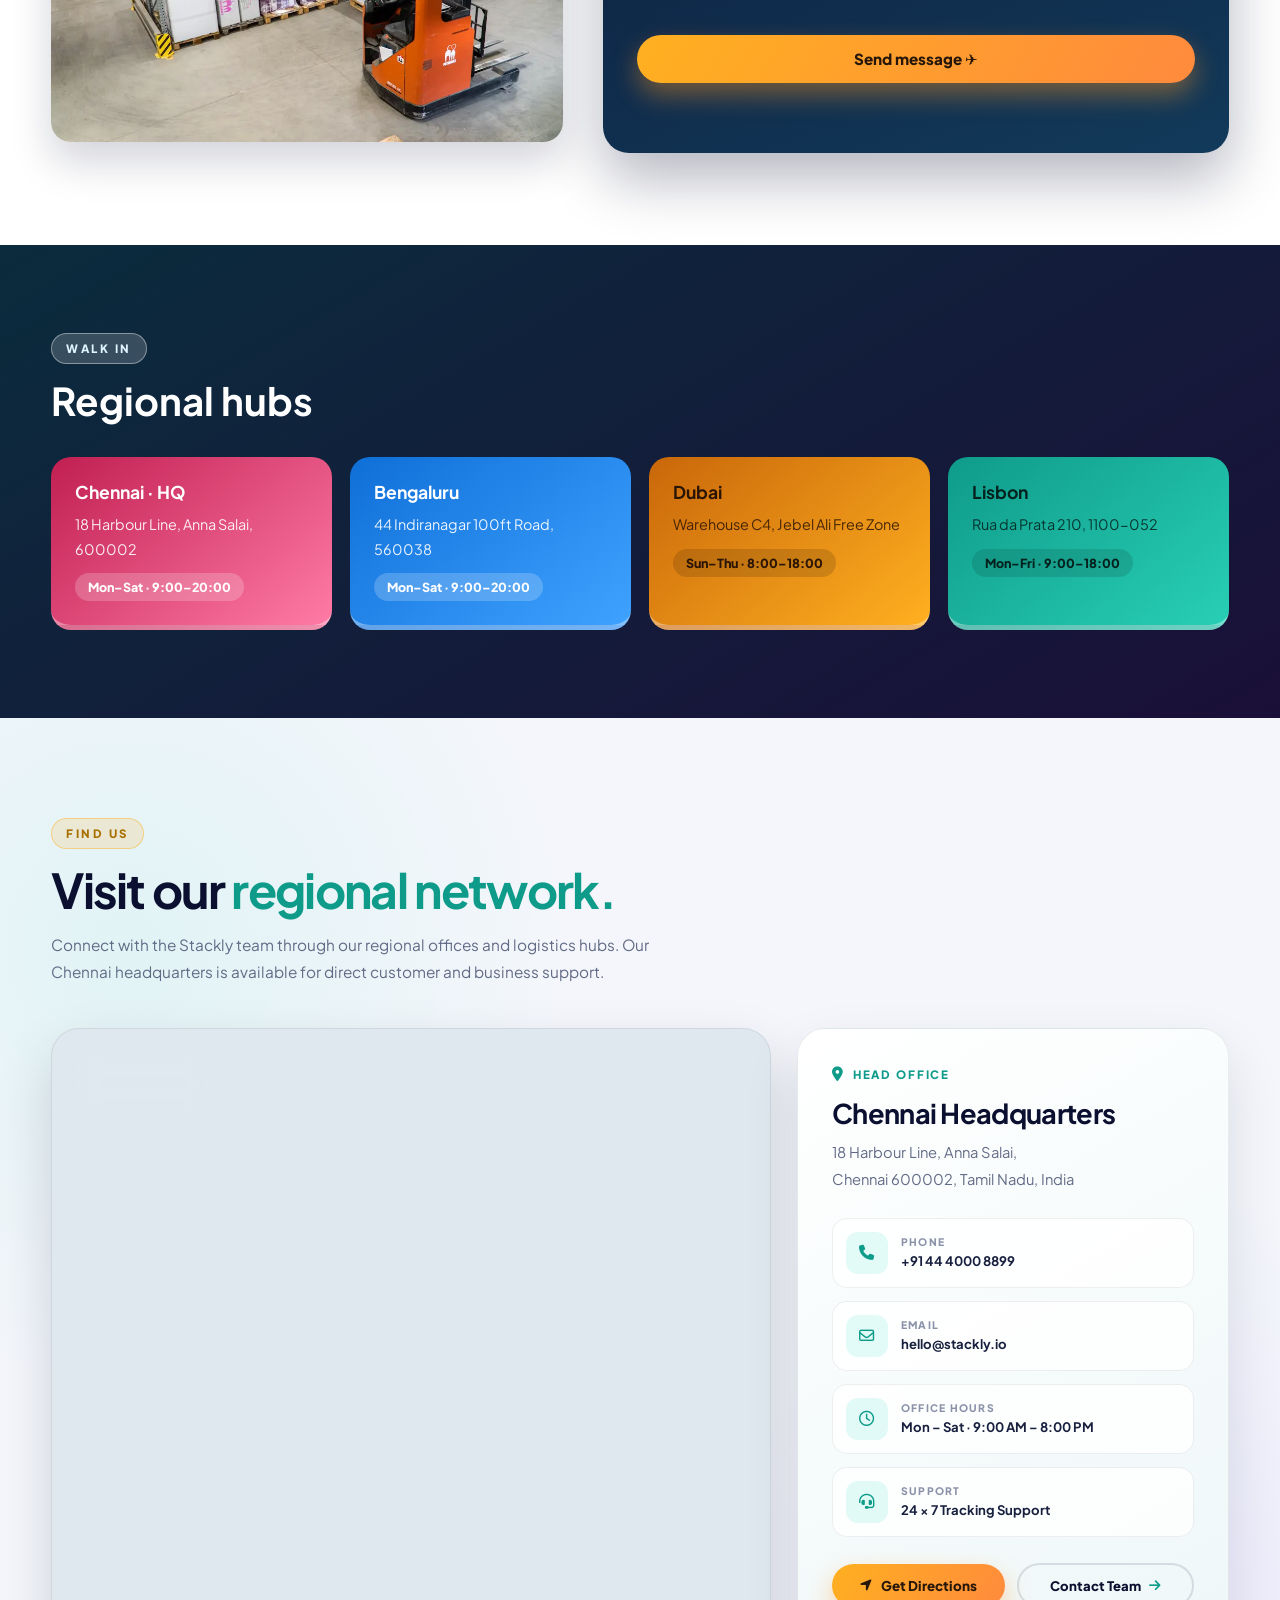
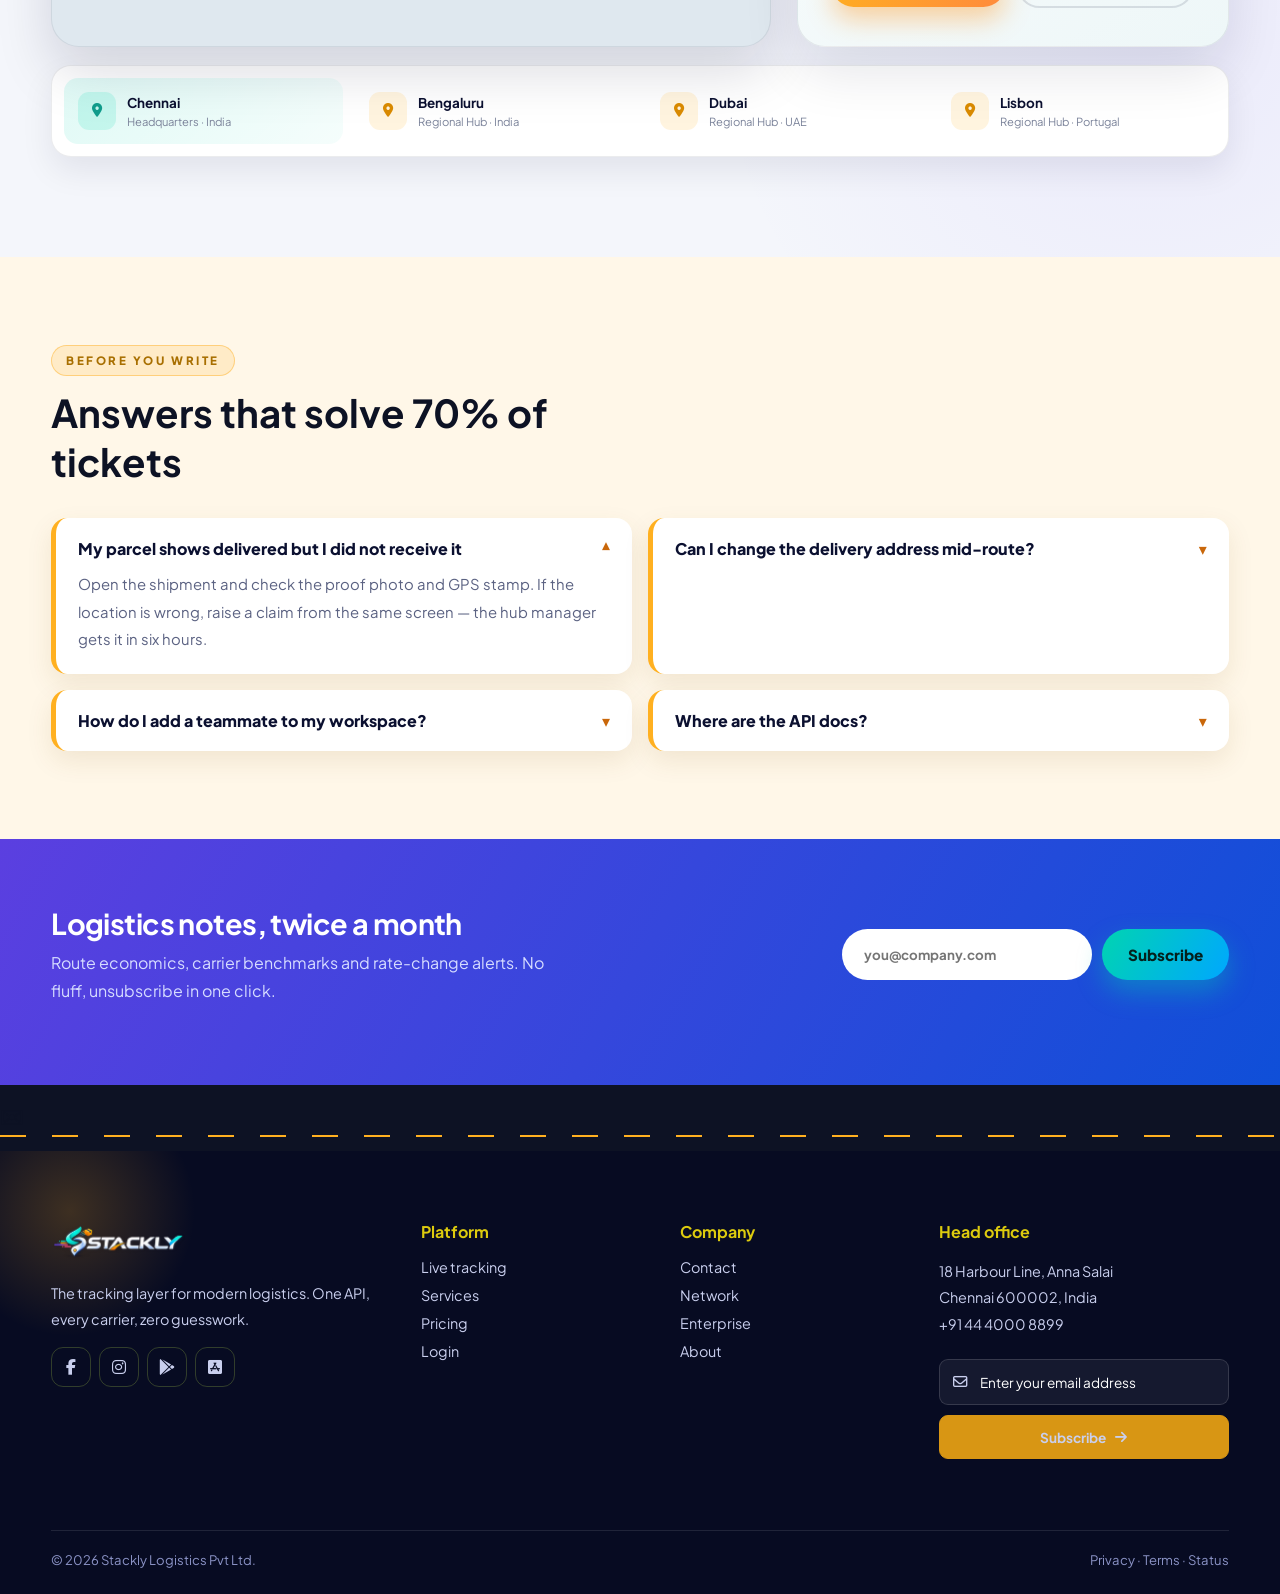
==== commit 8ddef8f7: "bug-fix1" ====
--- a/contact.html
+++ b/contact.html
@@ -37,14 +37,68 @@
     </nav>
     <div class="scrim" id="scrim"></div>
     <aside class="drawer" id="drawer">
-      <a class="d-link" href="index.html">🏠 Home</a>
-      <a class="d-link" href="track.html">📍 Track</a>
-      <a class="d-link" href="services.html">📦 Services</a>
-      <a class="d-link" href="pricing.html">💰 Pricing</a>
-      <a class="d-link active" href="contact.html">✉️ Contact</a>
-      <a class="btn btn-amber drawer-login" href="login.html">🔐 Login</a>
-      <p class="d-note">Support answers in under 4 minutes</p>
-    </aside>
+
+  <a class="d-link" href="index.html">🏠 Home</a>
+  <a class="d-link" href="track.html">📍 Track</a>
+  <a class="d-link" href="services.html">📦 Services</a>
+  <a class="d-link" href="pricing.html">💰 Pricing</a>
+  <a class="d-link active" href="contact.html">✉️ Contact</a>
+
+  <a class="btn btn-amber drawer-login" href="login.html">
+    🔐 Login
+  </a>
+
+
+  <!-- CONTACT DETAILS -->
+  <div class="drawer-contact">
+
+    <div class="drawer-contact-title">
+      <span>Contact us</span>
+    </div>
+
+    <a href="mailto:hello@stackly.io" class="drawer-contact-item">
+      <span class="drawer-contact-icon">
+        <i class="fa-regular fa-envelope"></i>
+      </span>
+
+      <div>
+        <small>Email</small>
+        <strong>hello@stackly.io</strong>
+      </div>
+    </a>
+
+
+    <a href="tel:+914440008899" class="drawer-contact-item">
+      <span class="drawer-contact-icon">
+        <i class="fa-solid fa-phone"></i>
+      </span>
+
+      <div>
+        <small>Phone</small>
+        <strong>+91 44 4000 8899</strong>
+      </div>
+    </a>
+
+
+    <div class="drawer-contact-item">
+      <span class="drawer-contact-icon">
+        <i class="fa-solid fa-location-dot"></i>
+      </span>
+
+      <div>
+        <small>Head Office</small>
+        <strong>Chennai, Tamil Nadu</strong>
+      </div>
+    </div>
+
+  </div>
+
+
+  <p class="d-note">
+    Support answers in under 4 minutes
+  </p>
+
+</aside>
 
     <!-- 1. HERO -->
     <header class="c-hero">
@@ -246,6 +300,212 @@
         </div>
       </div>
     </section>
+
+<!-- 5. CONTACT MAP & DETAILS -->
+<section class="contact-map-section">
+
+  <div class="wrap">
+
+    <div class="map-section-head">
+      <span class="eyebrow pill-lemon">Find us</span>
+      <h2>Visit our <span>regional network.</span></h2>
+      <p>
+        Connect with the Stackly team through our regional offices and
+        logistics hubs. Our Chennai headquarters is available for direct
+        customer and business support.
+      </p>
+    </div>
+
+
+    <div class="contact-map-layout">
+
+      <!-- MAP -->
+      <div class="contact-map-card reveal left">
+
+        <div class="map-frame">
+
+          <iframe
+            src="https://www.google.com/maps?q=Anna%20Salai,%20Chennai,%20Tamil%20Nadu,%20India&output=embed"
+            loading="lazy"
+            allowfullscreen
+            referrerpolicy="no-referrer-when-downgrade">
+          </iframe>
+
+          <div class="map-overlay">
+            <span class="map-live-dot"></span>
+            <div>
+              <strong>Stackly HQ</strong>
+              <small>Chennai, India</small>
+            </div>
+          </div>
+
+        </div>
+
+      </div>
+
+
+      <!-- DETAILS -->
+      <div class="map-details reveal right">
+
+        <span class="map-detail-label">
+          <i class="fa-solid fa-location-dot"></i>
+          HEAD OFFICE
+        </span>
+
+        <h3>Chennai Headquarters</h3>
+
+        <p class="map-address">
+          18 Harbour Line, Anna Salai,<br>
+          Chennai 600002, Tamil Nadu, India
+        </p>
+
+
+        <div class="map-detail-list">
+
+          <div class="map-detail-item">
+
+            <div class="map-detail-icon">
+              <i class="fa-solid fa-phone"></i>
+            </div>
+
+            <div>
+              <small>PHONE</small>
+              <strong>+91 44 4000 8899</strong>
+            </div>
+
+          </div>
+
+
+          <div class="map-detail-item">
+
+            <div class="map-detail-icon">
+              <i class="fa-regular fa-envelope"></i>
+            </div>
+
+            <div>
+              <small>EMAIL</small>
+              <strong>hello@stackly.io</strong>
+            </div>
+
+          </div>
+
+
+          <div class="map-detail-item">
+
+            <div class="map-detail-icon">
+              <i class="fa-regular fa-clock"></i>
+            </div>
+
+            <div>
+              <small>OFFICE HOURS</small>
+              <strong>Mon – Sat · 9:00 AM – 8:00 PM</strong>
+            </div>
+
+          </div>
+
+
+          <div class="map-detail-item">
+
+            <div class="map-detail-icon">
+              <i class="fa-solid fa-headset"></i>
+            </div>
+
+            <div>
+              <small>SUPPORT</small>
+              <strong>24 × 7 Tracking Support</strong>
+            </div>
+
+          </div>
+
+        </div>
+
+
+        <div class="map-actions">
+
+          <a
+            href="https://www.google.com/maps/search/?api=1&query=18+Harbour+Line,+Anna+Salai,+Chennai+600002"
+            target="_blank"
+            rel="noopener"
+            class="btn btn-amber">
+            <i class="fa-solid fa-location-arrow"></i>
+            Get Directions
+          </a>
+
+          <a href="contact.html#form" class="map-contact-btn">
+            Contact Team
+            <i class="fa-solid fa-arrow-right"></i>
+          </a>
+
+        </div>
+
+      </div>
+
+    </div>
+
+
+    <!-- QUICK LOCATION STRIP -->
+    <div class="map-location-strip reveal">
+
+      <div class="location-mini active">
+
+        <span class="location-pin">
+          <i class="fa-solid fa-location-dot"></i>
+        </span>
+
+        <div>
+          <strong>Chennai</strong>
+          <small>Headquarters · India</small>
+        </div>
+
+      </div>
+
+
+      <div class="location-mini">
+
+        <span class="location-pin">
+          <i class="fa-solid fa-location-dot"></i>
+        </span>
+
+        <div>
+          <strong>Bengaluru</strong>
+          <small>Regional Hub · India</small>
+        </div>
+
+      </div>
+
+
+      <div class="location-mini">
+
+        <span class="location-pin">
+          <i class="fa-solid fa-location-dot"></i>
+        </span>
+
+        <div>
+          <strong>Dubai</strong>
+          <small>Regional Hub · UAE</small>
+        </div>
+
+      </div>
+
+
+      <div class="location-mini">
+
+        <span class="location-pin">
+          <i class="fa-solid fa-location-dot"></i>
+        </span>
+
+        <div>
+          <strong>Lisbon</strong>
+          <small>Regional Hub · Portugal</small>
+        </div>
+
+      </div>
+
+    </div>
+
+  </div>
+
+</section>
 
     <!-- 5. SUPPORT FAQ -->
     <section class="c-faq">
--- a/css/common.css
+++ b/css/common.css
@@ -87,10 +87,131 @@
 .drawer.open a.d-link:nth-child(5){animation-delay:.36s}
 @keyframes dIn{to{opacity:1;transform:translateX(0)}}
 .drawer a.d-link:hover,.drawer a.d-link.active{background:rgba(255,176,32,.16);border-left-color:var(--amber);color:#fff}
-.drawer .drawer-login{margin-top:auto;width:100%;justify-content:center}
+.drawer .drawer-login{margin-top:10px;width:100%;justify-content:center;padding: 20px 0;}
 .drawer .d-note{color:#8b93c6;font-size:.72rem;text-align:center;margin-top:14px;line-height:1.6}
 .scrim{position:fixed;inset:0;background:rgba(5,7,22,.62);backdrop-filter:blur(3px);opacity:0;pointer-events:none;transition:opacity .4s;z-index:93}
 .scrim.on{opacity:1;pointer-events:auto}
+
+/* =========================================
+   DRAWER CONTACT DETAILS
+========================================= */
+
+.drawer-contact {
+  margin-top: 20px;
+  padding-top: 18px;
+
+  border-top: 1px solid rgba(255,255,255,.1);
+
+  display: flex;
+  flex-direction: column;
+  gap: 10px;
+}
+
+
+.drawer-contact-title {
+  margin-bottom: 4px;
+
+  color: #ffffff;
+
+  font-size: .72rem;
+  font-weight: 800;
+
+  letter-spacing: .12em;
+  text-transform: uppercase;
+}
+
+
+.drawer-contact-item {
+  display: flex;
+  align-items: center;
+  gap: 11px;
+
+  padding: 9px 10px;
+
+  border-radius: 12px;
+
+  color: #dce3ff;
+
+  transition:
+    background .25s ease,
+    transform .25s ease;
+}
+
+
+.drawer-contact-item:hover {
+  background: rgba(255,255,255,.06);
+  transform: translateX(4px);
+}
+
+
+/* ICON */
+
+.drawer-contact-icon {
+  width: 34px;
+  height: 34px;
+
+  flex: 0 0 34px;
+
+  display: grid;
+  place-items: center;
+
+  border-radius: 10px;
+
+  background: rgba(255,176,32,.12);
+
+  border: 1px solid rgba(255,176,32,.18);
+
+  color: var(--amber);
+
+  font-size: .82rem;
+}
+
+
+/* TEXT */
+
+.drawer-contact-item div {
+  min-width: 0;
+
+  display: flex;
+  flex-direction: column;
+  gap: 2px;
+}
+
+
+.drawer-contact-item small {
+  color: #7f8bb9;
+
+  font-size: .62rem;
+
+  font-weight: 700;
+
+  text-transform: uppercase;
+
+  letter-spacing: .08em;
+}
+
+
+.drawer-contact-item strong {
+  color: #edf1ff;
+
+  font-size: .76rem;
+
+  font-weight: 700;
+
+  white-space: nowrap;
+
+  overflow: hidden;
+
+  text-overflow: ellipsis;
+}
+
+
+/* NOTE */
+
+.drawer .d-note {
+  margin-top: 12px;
+}
+
 
 /* ---------- FOOTER ---------- */
 .foot{background:#070b22;color:#c9cfee;padding:70px 0 26px;position:relative;overflow:hidden}
--- a/css/contact.css
+++ b/css/contact.css
@@ -115,3 +115,590 @@
 @media(max-width:560px){
   .ch-grid,.hub-grid,.faq-grid,.c-form .row{grid-template-columns:1fr}
 }
+
+
+/* =========================================
+   CONTACT MAP & DETAILS
+========================================= */
+
+.contact-map-section {
+  position: relative;
+  padding: 100px 0;
+  background:
+    radial-gradient(
+      circle at 10% 20%,
+      rgba(0, 212, 177, .08),
+      transparent 30%
+    ),
+    radial-gradient(
+      circle at 90% 80%,
+      rgba(123, 92, 255, .08),
+      transparent 30%
+    ),
+    #f4f6fb;
+  overflow: hidden;
+}
+
+
+/* =========================================
+   SECTION HEADER
+========================================= */
+
+.map-section-head {
+  max-width: 680px;
+  margin-bottom: 42px;
+}
+
+.map-section-head h2 {
+  color: #0b1030;
+  font-size: clamp(2rem, 4vw, 3rem);
+  line-height: 1.12;
+  letter-spacing: -.035em;
+  margin: 14px 0;
+}
+
+.map-section-head h2 span {
+  color: #0f9b8a;
+}
+
+.map-section-head p {
+  color: #626b86;
+  font-size: .96rem;
+  line-height: 1.8;
+  max-width: 620px;
+}
+
+
+/* =========================================
+   MAIN MAP LAYOUT
+========================================= */
+
+.contact-map-layout {
+  display: grid;
+  grid-template-columns: 1.25fr .75fr;
+  gap: 26px;
+  align-items: stretch;
+}
+
+
+/* =========================================
+   MAP CARD
+========================================= */
+
+.contact-map-card {
+  min-height: 520px;
+  border-radius: 28px;
+  overflow: hidden;
+
+  background: #dfe8ef;
+
+  border: 1px solid rgba(11,16,48,.08);
+
+  box-shadow:
+    0 24px 55px rgba(11,16,48,.15);
+}
+
+
+.map-frame {
+  position: relative;
+  width: 100%;
+  height: 100%;
+  min-height: 520px;
+}
+
+
+.map-frame iframe {
+  position: absolute;
+  inset: 0;
+
+  width: 100%;
+  height: 100%;
+
+  border: 0;
+
+  filter:
+    saturate(.82)
+    contrast(.96);
+}
+
+
+/* =========================================
+   MAP OVERLAY
+========================================= */
+
+.map-overlay {
+  position: absolute;
+  left: 22px;
+  top: 22px;
+
+  display: flex;
+  align-items: center;
+  gap: 11px;
+
+  padding: 12px 17px;
+
+  background: rgba(11,16,48,.90);
+
+  border: 1px solid rgba(255,255,255,.14);
+
+  border-radius: 14px;
+
+  color: #fff;
+
+  box-shadow:
+    0 12px 28px rgba(0,0,0,.25);
+
+  backdrop-filter: blur(12px);
+}
+
+.map-overlay strong {
+  display: block;
+  font-size: .85rem;
+}
+
+.map-overlay small {
+  display: block;
+  margin-top: 3px;
+  color: #aeb8d8;
+  font-size: .72rem;
+}
+
+
+.map-live-dot {
+  width: 10px;
+  height: 10px;
+
+  border-radius: 50%;
+
+  background: var(--teal);
+
+  box-shadow:
+    0 0 0 5px rgba(0,212,177,.15),
+    0 0 16px rgba(0,212,177,.7);
+
+  animation: mapPulse 2s ease-in-out infinite;
+}
+
+@keyframes mapPulse {
+
+  0%,
+  100% {
+    transform: scale(1);
+  }
+
+  50% {
+    transform: scale(1.25);
+  }
+
+}
+
+
+/* =========================================
+   DETAILS PANEL
+========================================= */
+
+.map-details {
+  padding: 38px 34px;
+
+  border-radius: 28px;
+
+  background:
+    linear-gradient(
+      150deg,
+      #ffffff,
+      #eef7f8
+    );
+
+  border: 1px solid rgba(11,16,48,.08);
+
+  box-shadow:
+    0 24px 55px rgba(11,16,48,.11);
+
+  display: flex;
+  flex-direction: column;
+}
+
+
+.map-detail-label {
+  display: inline-flex;
+  align-items: center;
+  gap: 8px;
+
+  color: #0f9b8a;
+
+  font-size: .72rem;
+  font-weight: 900;
+
+  letter-spacing: .16em;
+}
+
+
+.map-detail-label i {
+  font-size: .9rem;
+}
+
+
+.map-details h3 {
+  margin: 14px 0 9px;
+
+  color: #0b1030;
+
+  font-size: 1.7rem;
+  letter-spacing: -.025em;
+}
+
+
+.map-address {
+  color: #626b86;
+
+  font-size: .92rem;
+
+  line-height: 1.8;
+
+  margin-bottom: 26px;
+}
+
+
+/* =========================================
+   DETAILS LIST
+========================================= */
+
+.map-detail-list {
+  display: flex;
+  flex-direction: column;
+  gap: 13px;
+}
+
+
+.map-detail-item {
+  display: flex;
+  align-items: center;
+  gap: 13px;
+
+  padding: 13px;
+
+  background: rgba(255,255,255,.8);
+
+  border: 1px solid rgba(11,16,48,.07);
+
+  border-radius: 15px;
+
+  transition:
+    transform .3s ease,
+    border-color .3s ease,
+    box-shadow .3s ease;
+}
+
+
+.map-detail-item:hover {
+  transform: translateX(5px);
+
+  border-color: rgba(0,212,177,.35);
+
+  box-shadow:
+    0 8px 20px rgba(11,16,48,.08);
+}
+
+
+.map-detail-icon {
+  width: 42px;
+  height: 42px;
+
+  flex: 0 0 42px;
+
+  display: grid;
+  place-items: center;
+
+  border-radius: 12px;
+
+  background: rgba(0,212,177,.11);
+
+  color: #0f9b8a;
+
+  font-size: .95rem;
+}
+
+
+.map-detail-item small {
+  display: block;
+
+  color: #8a92a9;
+
+  font-size: .65rem;
+
+  font-weight: 900;
+
+  letter-spacing: .12em;
+
+  margin-bottom: 4px;
+}
+
+
+.map-detail-item strong {
+  display: block;
+
+  color: #17203e;
+
+  font-size: .82rem;
+
+  line-height: 1.4;
+}
+
+
+/* =========================================
+   MAP ACTIONS
+========================================= */
+
+.map-actions {
+  display: flex;
+  align-items: center;
+  gap: 12px;
+
+  margin-top: auto;
+  padding-top: 26px;
+}
+
+
+.map-actions .btn {
+  flex: 1;
+  justify-content: center;
+  font-size: .84rem;
+  padding: 13px 17px;
+}
+
+
+.map-contact-btn {
+  flex: 1;
+
+  display: inline-flex;
+  align-items: center;
+  justify-content: center;
+  gap: 8px;
+
+  padding: 12px 17px;
+
+  border: 2px solid rgba(11,16,48,.12);
+
+  border-radius: 999px;
+
+  color: #0b1030;
+
+  font-size: .82rem;
+  font-weight: 800;
+
+  transition:
+    background .3s ease,
+    border-color .3s ease,
+    transform .3s ease;
+}
+
+
+.map-contact-btn:hover {
+  background: #fff;
+
+  border-color: var(--teal);
+
+  transform: translateY(-3px);
+}
+
+
+.map-contact-btn i {
+  color: #0f9b8a;
+}
+
+
+/* =========================================
+   LOCATION STRIP
+========================================= */
+
+.map-location-strip {
+  display: grid;
+
+  grid-template-columns: repeat(4, 1fr);
+
+  gap: 12px;
+
+  margin-top: 18px;
+
+  padding: 12px;
+
+  border-radius: 20px;
+
+  background: #ffffff;
+
+  border: 1px solid rgba(11,16,48,.08);
+
+  box-shadow:
+    0 14px 32px rgba(11,16,48,.08);
+}
+
+
+.location-mini {
+  display: flex;
+  align-items: center;
+  gap: 11px;
+
+  padding: 14px;
+
+  border-radius: 14px;
+
+  cursor: pointer;
+
+  transition:
+    background .3s ease,
+    transform .3s ease;
+}
+
+
+.location-mini:hover {
+  background: #f3f7fa;
+
+  transform: translateY(-3px);
+}
+
+
+.location-mini.active {
+  background:
+    linear-gradient(
+      135deg,
+      rgba(0,212,177,.12),
+      rgba(0,212,177,.04)
+    );
+}
+
+
+.location-pin {
+  width: 38px;
+  height: 38px;
+
+  flex: 0 0 38px;
+
+  display: grid;
+  place-items: center;
+
+  border-radius: 11px;
+
+  background: rgba(255,176,32,.14);
+
+  color: #d88900;
+
+  font-size: .85rem;
+}
+
+
+.location-mini.active .location-pin {
+  background: rgba(0,212,177,.15);
+  color: #0f9b8a;
+}
+
+
+.location-mini strong {
+  display: block;
+
+  color: #0b1030;
+
+  font-size: .84rem;
+}
+
+
+.location-mini small {
+  display: block;
+
+  color: #7b839a;
+
+  font-size: .7rem;
+
+  margin-top: 3px;
+}
+
+
+/* =========================================
+   TABLET
+========================================= */
+
+@media (max-width: 980px) {
+
+  .contact-map-layout {
+    grid-template-columns: 1fr;
+  }
+
+  .contact-map-card {
+    min-height: 450px;
+  }
+
+  .map-frame {
+    min-height: 450px;
+  }
+
+  .map-details {
+    min-height: auto;
+  }
+
+  .map-location-strip {
+    grid-template-columns: 1fr 1fr;
+  }
+
+}
+
+
+/* =========================================
+   MOBILE
+========================================= */
+
+@media (max-width: 560px) {
+
+  .contact-map-section {
+    padding: 70px 0;
+  }
+
+  .map-section-head {
+    margin-bottom: 28px;
+  }
+
+  .map-section-head h2 {
+    font-size: 2rem;
+  }
+
+  .map-section-head p {
+    font-size: .9rem;
+  }
+
+  .contact-map-card {
+    min-height: 360px;
+    border-radius: 22px;
+  }
+
+  .map-frame {
+    min-height: 360px;
+  }
+
+  .map-overlay {
+    left: 14px;
+    top: 14px;
+  }
+
+  .map-details {
+    padding: 28px 20px;
+    border-radius: 22px;
+  }
+
+  .map-details h3 {
+    font-size: 1.45rem;
+  }
+
+  .map-actions {
+    flex-direction: column;
+  }
+
+  .map-actions .btn,
+  .map-contact-btn {
+    width: 100%;
+    flex: none;
+  }
+
+  .map-location-strip {
+    grid-template-columns: 1fr;
+    padding: 8px;
+  }
+
+}
